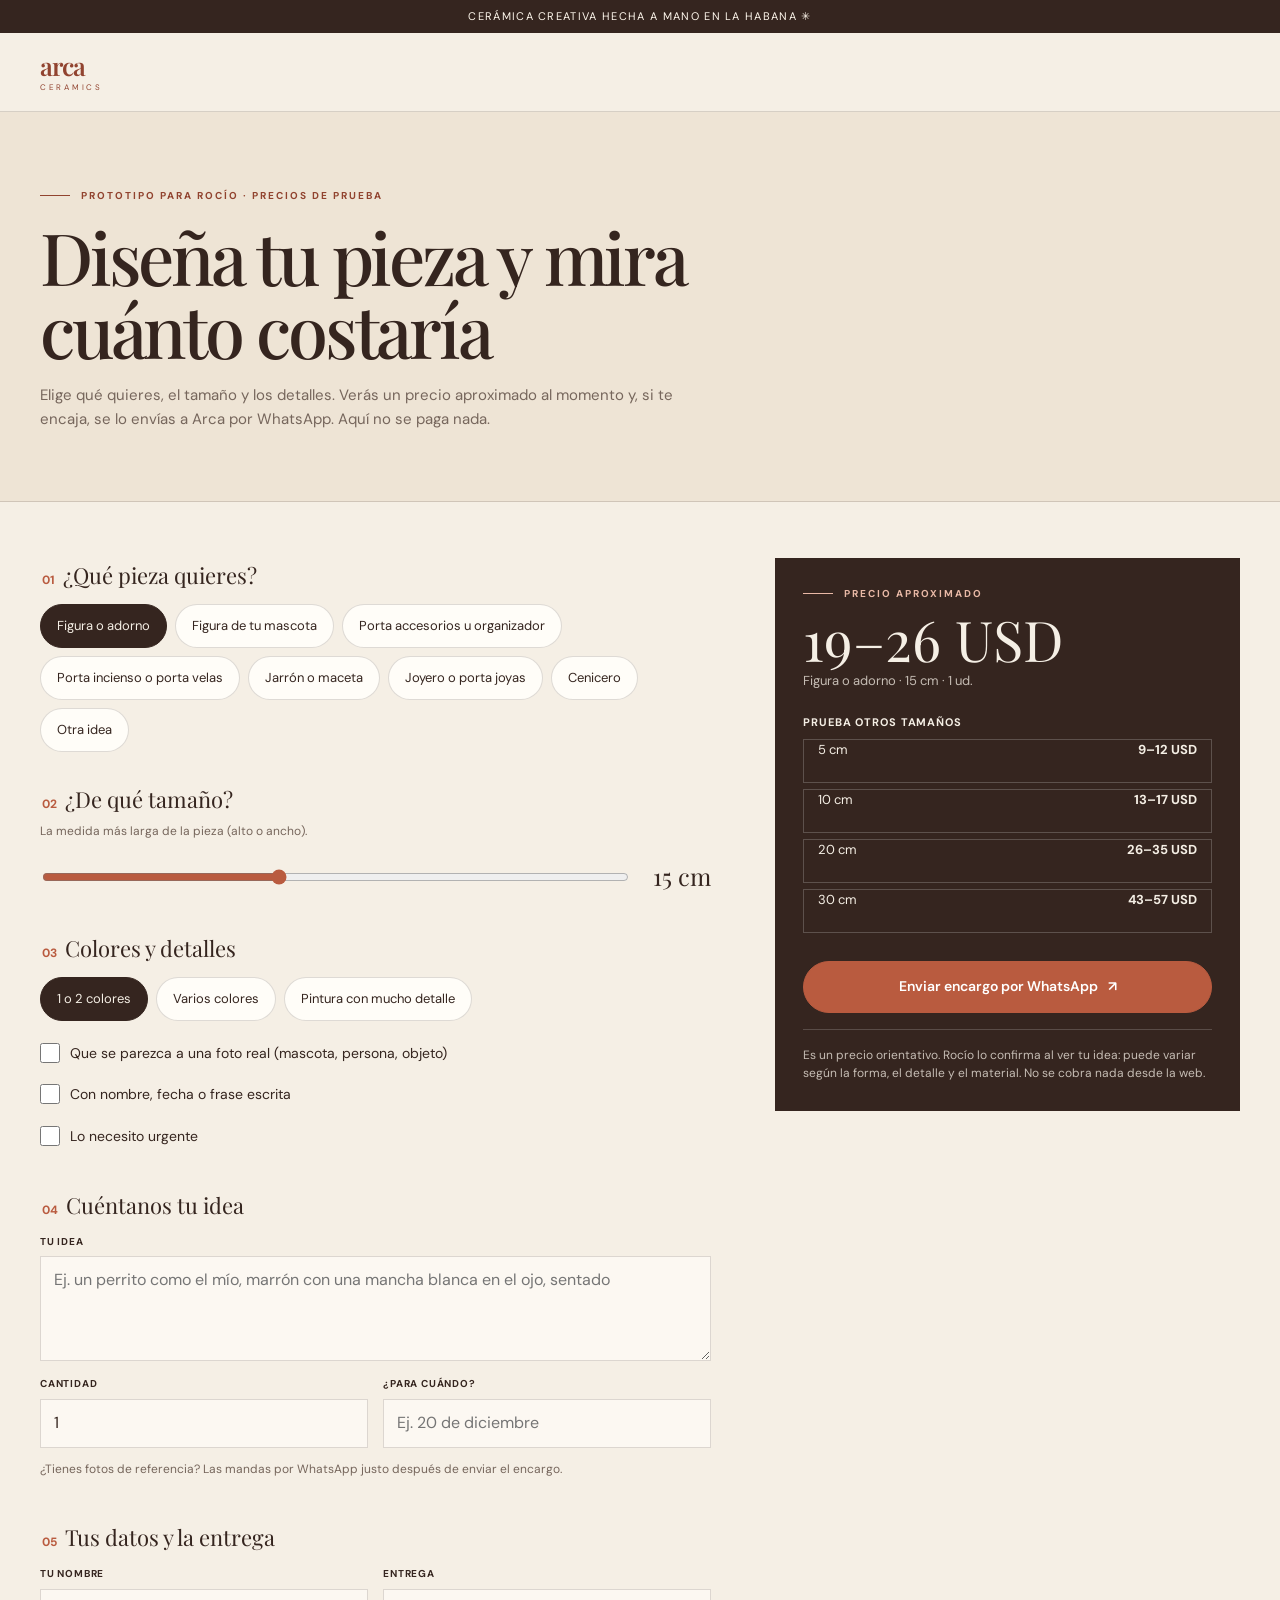
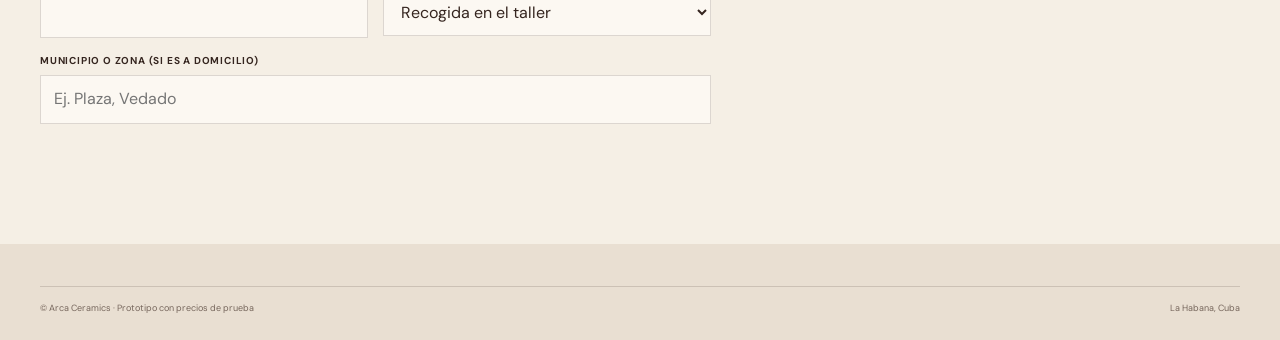
==== index.html @ b17efb05 "Prototipo de la calculadora de encargos para Rocío Co-Authored-By: Claude Opus 5.5 <noreply@anthropi" ====
<!doctype html>
<html lang="es">
<head>
  <meta charset="utf-8"><meta name="viewport" content="width=device-width, initial-scale=1"><meta name="theme-color" content="#f5efe5">
  <title>Encarga tu pieza | Arca Ceramics</title><meta name="robots" content="noindex"><meta name="description" content="Diseña tu pieza de cerámica por encargo, mira un precio aproximado y envía el pedido a Arca por WhatsApp.">
  <link rel="preconnect" href="https://fonts.googleapis.com"><link rel="preconnect" href="https://fonts.gstatic.com" crossorigin><link href="https://fonts.googleapis.com/css2?family=DM+Sans:wght@400;500;600;700&family=Playfair+Display:wght@500;600;700&display=swap" rel="stylesheet"><link rel="stylesheet" href="styles.css">
  <style>
    .encargo-layout { display: grid; grid-template-columns: 1.3fr .9fr; gap: clamp(28px, 5vw, 64px); align-items: start; padding: 56px 0 90px; }
    .paso { border: 0; margin: 0 0 30px; padding: 0; }
    .paso legend { margin-bottom: 12px; font-family: var(--serif); font-size: 22px; }
    .paso legend b { color: var(--clay); font-family: var(--sans); font-size: 12px; margin-right: 8px; }
    .paso small { display: block; margin: -6px 0 12px; color: var(--muted); font-size: 12px; }
    .chips { display: flex; flex-wrap: wrap; gap: 8px; }
    .chip input { position: absolute; opacity: 0; }
    .chip span { display: inline-flex; align-items: center; min-height: 44px; padding: 0 16px; border: 1px solid var(--line); border-radius: 999px; background: var(--white); font-size: 13px; cursor: pointer; }
    .chip input:checked + span { background: var(--ink); border-color: var(--ink); color: var(--paper); }
    .chip input:focus-visible + span { outline: 2px solid var(--clay); outline-offset: 2px; }
    .tamano-fila { display: flex; align-items: center; gap: 16px; }
    .tamano-fila input { flex: 1; accent-color: var(--clay); min-height: 44px; }
    .tamano-fila output { min-width: 64px; font-family: var(--serif); font-size: 24px; text-align: right; }
    .check { display: flex; gap: 10px; align-items: flex-start; padding: 10px 0; font-size: 14px; cursor: pointer; }
    .check input { width: 20px; height: 20px; margin: 0; accent-color: var(--clay); flex: none; }
    .campos { display: grid; grid-template-columns: 1fr 1fr; gap: 15px; }
    .presupuesto { position: sticky; top: 90px; padding: 28px; background: var(--ink); color: var(--paper); }
    .presupuesto .eyebrow { color: #e9b9a6; }
    .presupuesto .cifra { margin: 10px 0 4px; font-family: var(--serif); font-size: clamp(40px, 6vw, 56px); line-height: 1; }
    .presupuesto p { margin: 0; color: rgba(245,239,229,.75); font-size: 13px; }
    .presupuesto .aviso { margin-top: 16px; padding-top: 16px; border-top: 1px solid rgba(255,255,255,.18); font-size: 12px; }
    .comparar-titulo { margin: 22px 0 8px; font-size: 11px; font-weight: 700; letter-spacing: .08em; text-transform: uppercase; }
    .comparar-op { display: flex; justify-content: space-between; width: 100%; min-height: 44px; padding: 0 14px; margin-bottom: 6px; border: 1px solid rgba(255,255,255,.2); background: transparent; color: var(--paper); font: inherit; font-size: 13px; cursor: pointer; }
    .comparar-op:hover { border-color: var(--paper); }
    .enviar { width: 100%; margin-top: 22px; min-height: 52px; font-size: 14px; }
    .enviado { margin-top: 14px; padding: 12px 14px; background: #e3ebdf; color: #344b34; font-size: 13px; }
    @media (max-width: 860px) {
      .encargo-layout { grid-template-columns: 1fr; padding-top: 36px; }
      .presupuesto { position: static; }
      .campos { grid-template-columns: 1fr; }
    }
  </style>
</head>
<body>
  <div class="announcement">Cerámica creativa hecha a mano en La Habana <span aria-hidden="true">✳</span></div>
  <header class="site-header"><nav class="nav" aria-label="Arca Ceramics"><span class="brand"><strong>arca</strong><span>CERAMICS</span></span></nav></header>
  <main>
    <section class="page-hero"><div class="wrap"><div class="eyebrow">Prototipo para Rocío · precios de prueba</div><h1>Diseña tu pieza y mira cuánto costaría</h1><p>Elige qué quieres, el tamaño y los detalles. Verás un precio aproximado al momento y, si te encaja, se lo envías a Arca por WhatsApp. Aquí no se paga nada.</p></div></section>

    <div class="wrap encargo-layout">
      <form id="encargo" novalidate>
        <fieldset class="paso"><legend><b>01</b>¿Qué pieza quieres?</legend><div class="chips" id="tipos"></div></fieldset>

        <fieldset class="paso"><legend><b>02</b>¿De qué tamaño?</legend><small>La medida más larga de la pieza (alto o ancho).</small>
          <div class="tamano-fila"><input type="range" id="tamano" name="tamano" min="5" max="30" step="1" value="15" aria-label="Tamaño en centímetros"><output id="tamano-valor" for="tamano">15 cm</output></div>
        </fieldset>

        <fieldset class="paso"><legend><b>03</b>Colores y detalles</legend>
          <div class="chips" id="colores"></div>
          <div style="margin-top:12px">
            <label class="check"><input type="checkbox" name="parecido"><span id="lbl-parecido"></span></label>
            <label class="check"><input type="checkbox" name="texto"><span id="lbl-texto"></span></label>
            <label class="check"><input type="checkbox" name="urgente"><span id="lbl-urgente"></span></label>
          </div>
        </fieldset>

        <fieldset class="paso"><legend><b>04</b>Cuéntanos tu idea</legend>
          <div class="campos">
            <div class="field full"><label for="detalles">Tu idea</label><textarea id="detalles" name="detalles" placeholder="Ej. un perrito como el mío, marrón con una mancha blanca en el ojo, sentado"></textarea></div>
            <div class="field"><label for="cantidad">Cantidad</label><input id="cantidad" name="cantidad" type="number" min="1" value="1" inputmode="numeric"></div>
            <div class="field"><label for="fecha">¿Para cuándo?</label><input id="fecha" name="fecha" placeholder="Ej. 20 de diciembre"></div>
          </div>
          <small style="margin-top:12px">¿Tienes fotos de referencia? Las mandas por WhatsApp justo después de enviar el encargo.</small>
        </fieldset>

        <fieldset class="paso"><legend><b>05</b>Tus datos y la entrega</legend>
          <div class="campos">
            <div class="field"><label for="nombre">Tu nombre</label><input id="nombre" name="nombre" autocomplete="name" required></div>
            <div class="field"><label for="entrega">Entrega</label><select id="entrega" name="entrega"><option>Recogida en el taller</option><option>Entrega a domicilio</option><option>Aún no lo sé</option></select></div>
            <div class="field full"><label for="zona">Municipio o zona (si es a domicilio)</label><input id="zona" name="zona" placeholder="Ej. Plaza, Vedado"></div>
          </div>
        </fieldset>
      </form>

      <aside class="presupuesto" aria-live="polite">
        <div class="eyebrow">Precio aproximado</div>
        <div class="cifra" id="precio">—</div>
        <p id="precio-detalle"></p>
        <div class="comparar-titulo">Prueba otros tamaños</div>
        <div id="comparar"></div>
        <button class="button enviar" type="submit" form="encargo">Enviar encargo por WhatsApp <span aria-hidden="true">↗</span></button>
        <p class="enviado" id="enviado" hidden>Se ha abierto WhatsApp con tu encargo. Envía el mensaje y, si tienes fotos de referencia, mándalas en el mismo chat.</p>
        <p class="aviso">Es un precio orientativo. Rocío lo confirma al ver tu idea: puede variar según la forma, el detalle y el material. No se cobra nada desde la web.</p>
      </aside>
    </div>
  </main>
  <footer class="footer"><div class="wrap"><div class="footer-bottom"><span>© Arca Ceramics · Prototipo con precios de prueba</span><span>La Habana, Cuba</span></div></div></footer>
  <script src="precios.js" defer></script><script src="encargar.js" defer></script><script src="site.js" defer></script>
</body>
</html>
---- styles.css ----
:root {
      --paper: #f5efe5;
      --paper-deep: #eee4d5;
      --ink: #35251f;
      --muted: #76665c;
      --clay: #b95b3f;
      --clay-dark: #91432f;
      --line: rgba(53, 37, 31, .16);
      --white: #fffdf8;
      --serif: "Playfair Display", Georgia, serif;
      --sans: "DM Sans", Arial, sans-serif;
      --wrap: 1200px;
    }
    * { box-sizing: border-box; }
    html { scroll-behavior: smooth; }
    body { margin: 0; background: var(--paper); color: var(--ink); font-family: var(--sans); line-height: 1.55; }
    a { color: inherit; text-decoration: none; }
    button, input, select, textarea { font: inherit; }
    button, a { -webkit-tap-highlight-color: transparent; }
    .announcement { padding: 8px 20px; background: var(--ink); color: #fff8ed; text-align: center; font-size: 11px; letter-spacing: .12em; text-transform: uppercase; }
    .site-header { position: sticky; top: 0; z-index: 20; background: rgba(245,239,229,.95); backdrop-filter: blur(14px); border-bottom: 1px solid var(--line); }
    .nav { width: min(var(--wrap), calc(100% - 48px)); min-height: 78px; margin: auto; display: flex; align-items: center; justify-content: space-between; gap: 28px; }
    .brand { display: flex; flex-direction: column; line-height: .94; color: var(--clay-dark); }
    .brand strong { font: 600 25px/1 var(--serif); letter-spacing: -.04em; }
    .brand span { margin-top: 6px; font-size: 8px; letter-spacing: .34em; text-align: center; }
    .nav-links { display: flex; align-items: center; gap: clamp(16px, 3vw, 38px); font-size: 12px; color: #59473d; }
    .nav-links .mobile-request { display: none; }
    .nav-links a:not(.button):hover, .text-link:hover { color: var(--clay); }
    .button { display: inline-flex; justify-content: center; align-items: center; gap: 10px; min-height: 46px; padding: 0 22px; border: 1px solid var(--clay); border-radius: 999px; background: var(--clay); color: white; font-size: 12px; font-weight: 600; transition: .2s ease; }
    .button:hover { transform: translateY(-2px); background: var(--clay-dark); border-color: var(--clay-dark); }
    .button.secondary { background: transparent; color: var(--ink); border-color: var(--line); }
    .button.secondary:hover { background: var(--white); border-color: var(--ink); }
    .menu-toggle { display: none; border: 0; background: transparent; color: var(--ink); font-size: 24px; }
    .wrap { width: min(var(--wrap), calc(100% - 48px)); margin-inline: auto; }
    .hero { position: relative; display: block; min-height: 660px; margin: 0; padding: 0; overflow: hidden; }
    .hero-copy { position: relative; z-index: 2; display: flex; flex-direction: column; justify-content: center; align-items: flex-start; width: min(var(--wrap), calc(100% - 48px)); min-height: 660px; margin: 0 auto; padding: 35px 0; }
    .eyebrow { display: flex; align-items: center; gap: 11px; color: var(--clay-dark); font-size: 10px; font-weight: 700; text-transform: uppercase; letter-spacing: .2em; }
    .eyebrow::before { content: ""; width: 30px; height: 1px; background: currentColor; }
    h1, h2, h3, p { margin-top: 0; }
    h1 { max-width: 760px; margin: 25px 0 20px; font: 500 clamp(42px, 5.5vw, 76px)/1.02 var(--serif); letter-spacing: -.045em; }
    h1 em { color: var(--clay); font-weight: 500; }
    .hero-copy p { max-width: 390px; margin-bottom: 29px; color: var(--muted); font-size: 15px; }
    .button-row { display: flex; flex-wrap: wrap; gap: 11px; }
    .hero-note { margin-top: 32px; color: var(--muted); font: italic 13px var(--serif); }
    .hero::before { content: ""; position: absolute; z-index: 1; inset: 0; background: linear-gradient(90deg, rgba(245,239,229,.91) 0%, rgba(245,239,229,.78) 35%, rgba(245,239,229,.08) 68%, rgba(245,239,229,0) 100%); pointer-events: none; }
    .hero-visual { position: absolute; z-index: 0; inset: 0; overflow: hidden; background: var(--paper-deep); }
    .hero-visual img { width: 100%; height: 100%; position: absolute; inset: 0; object-fit: cover; object-position: center 52%; }
    .image-caption { position: absolute; right: 18px; bottom: 18px; padding: 8px 12px; border: 1px solid rgba(255,255,255,.48); background: rgba(255,253,248,.83); color: var(--muted); font-size: 9px; letter-spacing: .08em; text-transform: uppercase; }
    .section { padding: 94px 0; }
    .section-heading { display: block; margin-bottom: 32px; }
    .section-heading h2, .story h2, .custom-copy h2, .workshop-copy h2 { margin: 13px 0 0; font: 500 clamp(32px, 4vw, 50px)/1.08 var(--serif); letter-spacing: -.035em; }
    .section-heading p { max-width: 470px; margin: 16px 0 0; color: var(--muted); font-size: 13px; }
    .text-link { display: inline-flex; align-items: center; gap: 9px; color: var(--clay-dark); font-size: 12px; font-weight: 700; white-space: nowrap; }
    .product-grid { display: grid; grid-template-columns: repeat(3, 1fr); gap: 22px; }
    .product-card { min-width: 0; }
    .product-photo { position: relative; height: 350px; overflow: hidden; background: var(--paper-deep); }
    .product-photo img { width: 100%; height: 100%; object-fit: cover; transition: transform .45s ease; }
    .product-card:hover .product-photo img { transform: scale(1.04); }
    .product-photo.crop-one img, .product-photo.crop-two img, .product-photo.crop-three img { object-position: center; }
    .product-tag { position: absolute; left: 13px; top: 13px; padding: 7px 10px; background: var(--white); color: var(--clay-dark); font-size: 9px; letter-spacing: .09em; text-transform: uppercase; }
    .product-info { display: flex; justify-content: space-between; align-items: start; padding: 14px 1px 0; gap: 12px; }
    .product-info h3 { margin: 0 0 4px; font: 500 19px var(--serif); }
    .product-info p { margin: 0; color: var(--muted); font-size: 11px; }
    .product-info span { color: var(--clay-dark); font-size: 11px; white-space: nowrap; }
    .note { margin: 18px 0 0; color: var(--muted); font-size: 10px; }
    .soft-band { background: var(--paper-deep); }
    .custom { display: grid; grid-template-columns: 1fr 1fr; gap: clamp(38px, 8vw, 110px); align-items: center; }
    .custom-art { min-height: 450px; position: relative; overflow: hidden; background: var(--ink); }
    .custom-art img { width: 100%; height: 100%; position: absolute; inset: 0; object-fit: cover; opacity: .83; }
    .custom-art::after { content: "UNA IDEA · UNA PIEZA"; position: absolute; left: 18px; bottom: 18px; color: white; font-size: 9px; letter-spacing: .2em; }
    .custom-copy p, .story p, .workshop-copy p { max-width: 460px; margin: 20px 0 26px; color: var(--muted); font-size: 14px; }
    .steps { display: grid; grid-template-columns: repeat(3, 1fr); gap: 18px; margin: 28px 0 30px; }
    .step { border-top: 1px solid var(--line); padding-top: 12px; }
    .step b { display: block; margin-bottom: 5px; color: var(--clay-dark); font: 500 18px var(--serif); }
    .step span { color: var(--muted); font-size: 10px; }
    .story { display: grid; grid-template-columns: 1fr 1fr; align-items: center; gap: clamp(36px, 8vw, 110px); }
    .story-mark { width: 100%; min-height: 340px; display: grid; place-items: center; background: #e8ddd0; color: var(--clay-dark); text-align: center; }
    .story-mark span { max-width: 260px; font: italic 36px/1.13 var(--serif); }
    .story-mark small { display: block; margin-top: 18px; font: 10px var(--sans); letter-spacing: .18em; text-transform: uppercase; }
    .workshop { display: grid; grid-template-columns: 1fr 1fr; min-height: 410px; background: var(--ink); color: var(--paper); }
    .workshop-copy { display: flex; flex-direction: column; justify-content: center; align-items: flex-start; padding: 58px clamp(28px, 7vw, 95px); }
    .workshop-copy .eyebrow { color: #e5a283; }
    .workshop-copy p { color: #d6c8b9; }
    .workshop-photo { position: relative; min-height: 410px; overflow: hidden; }
    .workshop-photo img { width: 100%; height: 100%; position: absolute; inset: 0; object-fit: cover; object-position: 54% 46%; filter: saturate(.78); }
    .request-section { padding: 100px 0; }
    .contact-strip { display: flex; justify-content: space-between; align-items: center; gap: 28px; padding: 30px 0; border-top: 1px solid var(--line); }
    .contact-strip h2 { margin: 7px 0 0; font: 500 clamp(25px, 3vw, 36px)/1.1 var(--serif); }
    .contact-strip p { max-width: 390px; margin: 0; color: var(--muted); font-size: 12px; }
    .request-layout { display: grid; grid-template-columns: .75fr 1.25fr; gap: clamp(32px, 7vw, 90px); align-items: start; }
    .request-aside h2 { margin: 12px 0 16px; font: 500 clamp(32px,4vw,48px)/1.06 var(--serif); letter-spacing: -.03em; }
    .request-aside p { color: var(--muted); font-size: 13px; }
    .request-form { display: grid; grid-template-columns: 1fr 1fr; gap: 15px; }
    .field { display: flex; flex-direction: column; gap: 7px; }
    .field.full { grid-column: 1 / -1; }
    .field label { font-size: 10px; font-weight: 700; letter-spacing: .08em; text-transform: uppercase; }
    .field input, .field select, .field textarea { width: 100%; min-height: 46px; padding: 11px 13px; border: 1px solid var(--line); border-radius: 0; background: rgba(255,253,248,.7); color: var(--ink); outline: none; }
    .field textarea { min-height: 105px; resize: vertical; }
    .field input:focus, .field select:focus, .field textarea:focus { border-color: var(--clay); }
    .form-foot { grid-column: 1 / -1; display: flex; justify-content: space-between; align-items: center; gap: 16px; }
    .form-foot small { max-width: 330px; color: var(--muted); font-size: 10px; }
    .form-result { grid-column: 1 / -1; display: none; padding: 14px 16px; background: #e3ebdf; color: #344b34; font-size: 12px; }
    .form-result.show { display: block; }
    .footer { padding: 42px 0 24px; background: #e9dfd2; }
    .footer-top { display: flex; justify-content: space-between; align-items: start; gap: 30px; padding-bottom: 32px; }
    .footer p { max-width: 280px; margin: 14px 0 0; color: var(--muted); font-size: 12px; }
    .footer-links { display: flex; flex-wrap: wrap; gap: 20px; color: var(--muted); font-size: 11px; }
    .footer-bottom { display: flex; justify-content: space-between; gap: 18px; padding-top: 15px; border-top: 1px solid var(--line); color: var(--muted); font-size: 9px; }
    .floating-note { position: fixed; z-index: 30; right: 17px; bottom: 16px; padding: 10px 13px; background: var(--ink); color: #fff7eb; box-shadow: 0 5px 20px rgba(0,0,0,.12); font-size: 9px; letter-spacing: .03em; }
    .nav-links a[aria-current="page"] { color: var(--clay-dark); font-weight: 700; }
    .page-hero { padding: 76px 0 70px; background: var(--paper-deep); border-bottom: 1px solid var(--line); }
    .page-hero h1 { max-width: 820px; margin: 16px 0 18px; font-size: clamp(42px, 6vw, 72px); }
    .page-hero p { max-width: 650px; margin: 0; color: var(--muted); font-size: 15px; }
    .page-body { padding: 72px 0 100px; }
    .page-body h2 { margin: 0 0 14px; font: 500 clamp(28px, 3.5vw, 42px)/1.1 var(--serif); letter-spacing: -.03em; }
    .page-body p { color: var(--muted); font-size: 14px; }
    .page-lead { max-width: 720px; margin-bottom: 42px; }
    .catalog-grid { grid-template-columns: repeat(3, 1fr); }
    .catalog-grid .product-photo { height: 360px; }
    .available-grid .product-photo { display: grid; place-items: center; background: radial-gradient(ellipse at 50% 38%, #fffaf1 0%, #f3e9dd 67%, #e8ddce 100%); }
    .available-grid .product-photo img { object-fit: contain; padding: 15px; filter: drop-shadow(0 13px 12px rgba(53, 40, 26, .20)); }
    .catalog-grid .product-card:last-child { display: block; }
    .page-cta { display: flex; justify-content: space-between; align-items: center; gap: 24px; margin-top: 54px; padding: 28px 0; border-top: 1px solid var(--line); }
    .page-cta p { max-width: 520px; margin: 0; }
    .editorial-grid { display: grid; grid-template-columns: 1fr 1fr; gap: clamp(32px, 7vw, 84px); align-items: center; }
    .editorial-image { min-height: 430px; position: relative; overflow: hidden; background: var(--paper-deep); }
    .editorial-image img { width: 100%; height: 100%; position: absolute; inset: 0; object-fit: cover; }
    .info-cards { display: grid; grid-template-columns: repeat(3, 1fr); gap: 16px; margin: 35px 0; }
    .info-card { min-height: 150px; padding: 22px; background: var(--white); border: 1px solid var(--line); }
    .info-card b { display: block; margin-bottom: 8px; color: var(--clay-dark); font: 500 21px var(--serif); }
    .info-card p { margin: 0; font-size: 12px; }
    .contact-cards { display: grid; grid-template-columns: repeat(3, 1fr); gap: 18px; }
    .contact-card { min-height: 210px; padding: 26px; background: var(--white); border: 1px solid var(--line); }
    .contact-card .eyebrow { margin-bottom: 15px; }
    .contact-card h2 { font-size: 26px; }
    .contact-card p { font-size: 12px; }
    .faq-list { border-top: 1px solid var(--line); }
    .faq-list details { padding: 18px 0; border-bottom: 1px solid var(--line); }
    .faq-list summary { cursor: pointer; font: 500 19px var(--serif); }
    .faq-list p { max-width: 720px; margin: 12px 0 0; }
    .page-hero--split { display: grid; grid-template-columns: 1fr 1fr; align-items: stretch; padding: 0; min-height: 520px; background: var(--paper-deep); }
    .page-hero--split .page-hero-copy { width: min(600px, calc(100% - 48px)); margin: auto; padding: 64px 0; }
    .page-hero--split .page-hero-image { min-height: 520px; position: relative; overflow: hidden; }
    .page-hero--split .page-hero-image img { width: 100%; height: 100%; position: absolute; inset: 0; object-fit: cover; }
    .catalog-nav { display: flex; gap: 10px; flex-wrap: wrap; margin: 24px 0 56px; }
    .catalog-nav a { padding: 10px 16px; border: 1px solid var(--line); border-radius: 999px; color: var(--muted); font-size: 11px; }
    .catalog-nav a:hover { color: var(--clay-dark); background: var(--white); }
    .catalog-block { margin: 48px 0 70px; }
    .catalog-block-heading { display: flex; justify-content: space-between; align-items: end; gap: 24px; margin-bottom: 24px; padding-bottom: 17px; border-bottom: 1px solid var(--line); }
    .catalog-block-heading p { max-width: 430px; margin: 0; text-align: right; font-size: 12px; }
    .product-wall { display: grid; grid-template-columns: repeat(4, 1fr); gap: 16px; }
    .available-wall { display: grid; grid-template-columns: repeat(2, minmax(0, 1fr)); gap: 26px; max-width: 820px; }
    .custom-catalog-grid { grid-template-columns: repeat(2, minmax(0, 1fr)); max-width: 940px; }
    .product-wall .product-photo { height: 300px; }
    .product-wall .product-info { display: block; }
    .product-wall .product-info span { display: inline-block; margin-top: 8px; }
    .product-wall .product-card:nth-child(2) { margin-top: 38px; }
    .product-wall .product-card:nth-child(4) { margin-top: 38px; }
    .catalog-note { display: flex; justify-content: space-between; gap: 20px; padding: 17px 0; border-top: 1px solid var(--line); border-bottom: 1px solid var(--line); color: var(--muted); font-size: 11px; }
    .story-cards { display: grid; grid-template-columns: 1.15fr .85fr; gap: 18px; }
    .story-card { min-height: 260px; padding: 28px; background: var(--white); border: 1px solid var(--line); }
    .story-card:nth-child(3n+1) { background: var(--paper-deep); }
    .story-card .eyebrow { margin-bottom: 16px; }
    .story-card h3 { margin-bottom: 12px; font: 500 25px/1.12 var(--serif); }
    .story-card p { font-size: 12px; }
    .timeline { display: grid; grid-template-columns: repeat(3, 1fr); gap: 22px; margin: 40px 0; }
    .timeline-item { padding-top: 17px; border-top: 1px solid var(--clay); }
    .timeline-item b { display: block; margin-bottom: 10px; color: var(--clay-dark); font: 500 22px var(--serif); }
    .timeline-item p { margin: 0; font-size: 12px; }
    .dark-callout { display: flex; justify-content: space-between; align-items: center; gap: 30px; margin-top: 60px; padding: 36px; background: var(--ink); color: var(--paper); }
    .dark-callout h2 { max-width: 560px; margin: 0; font-size: clamp(26px, 3.2vw, 38px); }
    .dark-callout p { max-width: 460px; margin: 12px 0 0; color: #d6c8b9; font-size: 12px; }
    .workshop-facts { display: grid; grid-template-columns: 1fr 1fr; gap: 34px; align-items: start; }
    .workshop-facts h2 { margin-bottom: 18px; }
    .workshop-checklist { margin: 0; padding: 0; list-style: none; }
    .workshop-checklist li { padding: 14px 0; border-bottom: 1px solid var(--line); color: var(--muted); font-size: 13px; }
    .workshop-checklist b { color: var(--ink); }
    .contact-layout { display: grid; grid-template-columns: 1.2fr .8fr; gap: 26px; align-items: start; }
    .contact-primary { padding: 34px; background: var(--white); border: 1px solid var(--line); }
    .contact-primary h2 { margin: 12px 0; }
    .contact-secondary { display: grid; gap: 16px; }
    .contact-secondary .contact-card { min-height: auto; }
    .request-progress { display: flex; gap: 14px; margin: 26px 0 0; color: var(--muted); font-size: 10px; }
    .request-progress span { padding: 8px 10px; border: 1px solid var(--line); }
    .catalog-count { color: var(--muted); font-size: 11px; }
    .reference-tools { display: grid; grid-template-columns: 1fr auto; gap: 18px; align-items: center; margin: 24px 0 18px; }
    .catalog-search { width: 100%; min-height: 48px; padding: 0 15px; border: 1px solid var(--line); background: var(--white); color: var(--ink); }
    .catalog-search:focus { outline: 1px solid var(--clay); border-color: var(--clay); }
    .reference-filters { display: flex; flex-wrap: wrap; gap: 8px; margin: 0 0 26px; }
    .reference-filters button { padding: 9px 13px; border: 1px solid var(--line); border-radius: 999px; background: transparent; color: var(--muted); cursor: pointer; font-size: 10px; }
    .reference-filters button[aria-pressed="true"] { border-color: var(--ink); background: var(--ink); color: var(--paper); }
    .reference-grid { display: grid; grid-template-columns: repeat(4, minmax(0, 1fr)); gap: 15px; }
    .reference-card { min-width: 0; background: var(--white); }
    .reference-image { height: 260px; display: grid; place-items: center; overflow: hidden; padding: 15px; background: radial-gradient(ellipse at 50% 38%, #fffaf1 0%, #f3e9dd 67%, #e8ddce 100%); }
    .reference-image img { width: 100%; height: 100%; object-fit: contain; filter: drop-shadow(0 13px 12px rgba(53, 40, 26, .20)); }
    .reference-card[data-source="studio"] .reference-image { padding: 0; background: #f7eddf; }
    .reference-card[data-source="studio"] .reference-image img { object-fit: cover; filter: none; }
    .reference-card[data-source="original"] .reference-image { padding: 0; background: #eee4d5; }
    .reference-card[data-source="original"] .reference-image img { object-fit: cover; mix-blend-mode: normal; }
    /* Give ritual cutouts one warm backdrop and soften cooler baked photos. */
    .reference-card[data-category="rituales"] .reference-image { background: radial-gradient(ellipse at 50% 38%, #fbe8d8 0%, #f4dfce 70%, #ecd3c0 100%); }
    .reference-card[data-category="rituales"][data-source="studio"] .reference-image img,
    .reference-card[data-category="rituales"][data-source="original"] .reference-image img { filter: sepia(.16) saturate(1.04); }
    .reference-card[data-category="casa"] .reference-image { background: radial-gradient(ellipse at 50% 38%, #fbe8d8 0%, #f4dfce 70%, #ecd3c0 100%); }
    .reference-card[data-category="casa"][data-source="studio"] .reference-image img,
    .reference-card[data-category="casa"][data-source="original"] .reference-image img { filter: sepia(.16) saturate(1.04); }
    .reference-card[data-id="cenicero-l"] .reference-image img { object-position: center 100%; }
    .reference-info { padding: 14px 15px 16px; }
    .reference-info small { display: block; margin-bottom: 7px; color: var(--clay-dark); font-size: 9px; letter-spacing: .09em; text-transform: uppercase; }
    .reference-info h3 { min-height: 42px; margin: 0 0 8px; font: 500 17px/1.2 var(--serif); }
    .reference-info p { margin: 0 0 10px; color: var(--muted); font-size: 10px; }
    .reference-info a { color: var(--clay-dark); font-size: 10px; font-weight: 700; }
    .catalog-load { display: flex; justify-content: center; padding: 34px 0 8px; }
    .catalog-empty { display: none; padding: 36px 0; color: var(--muted); font-size: 13px; }
    @media (max-width: 850px) {
      .nav { width: min(var(--wrap), calc(100% - 34px)); min-height: 68px; }
      .menu-toggle { display: block; order: 3; }
      .nav-links { display: none; position: absolute; top: 68px; left: 0; right: 0; flex-direction: column; align-items: stretch; padding: 18px 24px 22px; background: var(--paper); border-bottom: 1px solid var(--line); }
      .nav-links.open { display: flex; }
      .nav-links a { padding: 7px 0; }
      .nav-links .mobile-request { display: inline-flex; align-self: flex-start; margin-top: 5px; padding: 0 22px; }
      .nav > .button { display: none; }
      .wrap { width: min(var(--wrap), calc(100% - 34px)); }
      .hero { min-height: 620px; }
      .hero-copy { width: min(var(--wrap), calc(100% - 34px)); min-height: 620px; padding: 30px 0; }
      .hero-visual { min-height: 0; }
      .product-grid { gap: 14px; }
      .product-photo { height: 290px; }
      .custom, .story, .request-layout { gap: 36px; }
      .workshop-copy { padding: 42px 32px; }
    }
    @media (max-width: 600px) {
      .announcement { font-size: 9px; }
      .brand strong { font-size: 22px; }
      h1 { max-width: 100%; font-size: clamp(34px, 9.5vw, 52px); }
      .hero { min-height: 680px; }
      .hero::before { background: linear-gradient(180deg, rgba(245,239,229,.95) 0%, rgba(245,239,229,.82) 40%, rgba(245,239,229,.08) 82%, rgba(245,239,229,0) 100%); }
      .hero-copy { min-height: 680px; justify-content: flex-start; padding-top: 58px; }
      .hero-visual img { object-position: 70% center; }
      .section { padding: 66px 0; }
      .product-grid { grid-template-columns: 1fr 1fr; }
      .product-card:last-child { display: none; }
      .catalog-grid .product-card:last-child { display: block; }
      .custom-catalog-grid .product-card:last-child { display: block; }
      .product-photo { height: 235px; }
      .catalog-grid .product-photo { height: 245px; }
      .product-info { display: block; }
      .product-info span { display: inline-block; margin-top: 7px; }
      .custom, .story, .workshop, .request-layout { grid-template-columns: 1fr; }
      .custom-art { min-height: 330px; }
      .steps { gap: 10px; }
      .step span { font-size: 9px; }
      .story-mark { min-height: 250px; }
      .workshop-photo { min-height: 300px; order: -1; }
      .request-section { padding: 68px 0; }
      .contact-strip { align-items: flex-start; flex-direction: column; }
      .request-form { grid-template-columns: 1fr; }
      .field.full, .form-foot, .form-result { grid-column: 1; }
      .form-foot { align-items: flex-start; flex-direction: column; }
      .footer-top, .footer-bottom { flex-direction: column; }
      .page-hero { padding: 56px 0 48px; }
      .page-body { padding: 54px 0 72px; }
      .catalog-grid, .contact-cards, .info-cards { grid-template-columns: 1fr 1fr; }
      .catalog-grid .product-photo { height: 220px; }
      .editorial-grid { grid-template-columns: 1fr; }
      .editorial-image { min-height: 320px; }
      .page-cta { align-items: flex-start; flex-direction: column; }
      .page-hero--split { grid-template-columns: 1fr; }
      .page-hero--split .page-hero-copy { padding: 54px 0; }
      .page-hero--split .page-hero-image { min-height: 340px; }
      .product-wall { grid-template-columns: 1fr 1fr; }
      .available-wall, .custom-catalog-grid { grid-template-columns: 1fr 1fr; }
      .product-wall .product-photo { height: 220px; }
      .product-wall .product-card:nth-child(2), .product-wall .product-card:nth-child(4) { margin-top: 0; }
      .story-cards, .timeline, .workshop-facts, .contact-layout { grid-template-columns: 1fr; }
      .story-cards { grid-template-columns: 1fr; }
      .story-card { min-height: 0; }
      .reference-grid { grid-template-columns: repeat(2, minmax(0, 1fr)); }
      .reference-image { height: 205px; padding: 9px; }
      .reference-info { padding: 11px; }
      .reference-info h3 { font-size: 15px; }
      .reference-tools { grid-template-columns: 1fr; gap: 8px; }
      .dark-callout, .catalog-block-heading, .catalog-note { align-items: flex-start; flex-direction: column; }
      .catalog-block-heading p { text-align: left; }
      .floating-note { right: 8px; bottom: 8px; font-size: 8px; }
    }
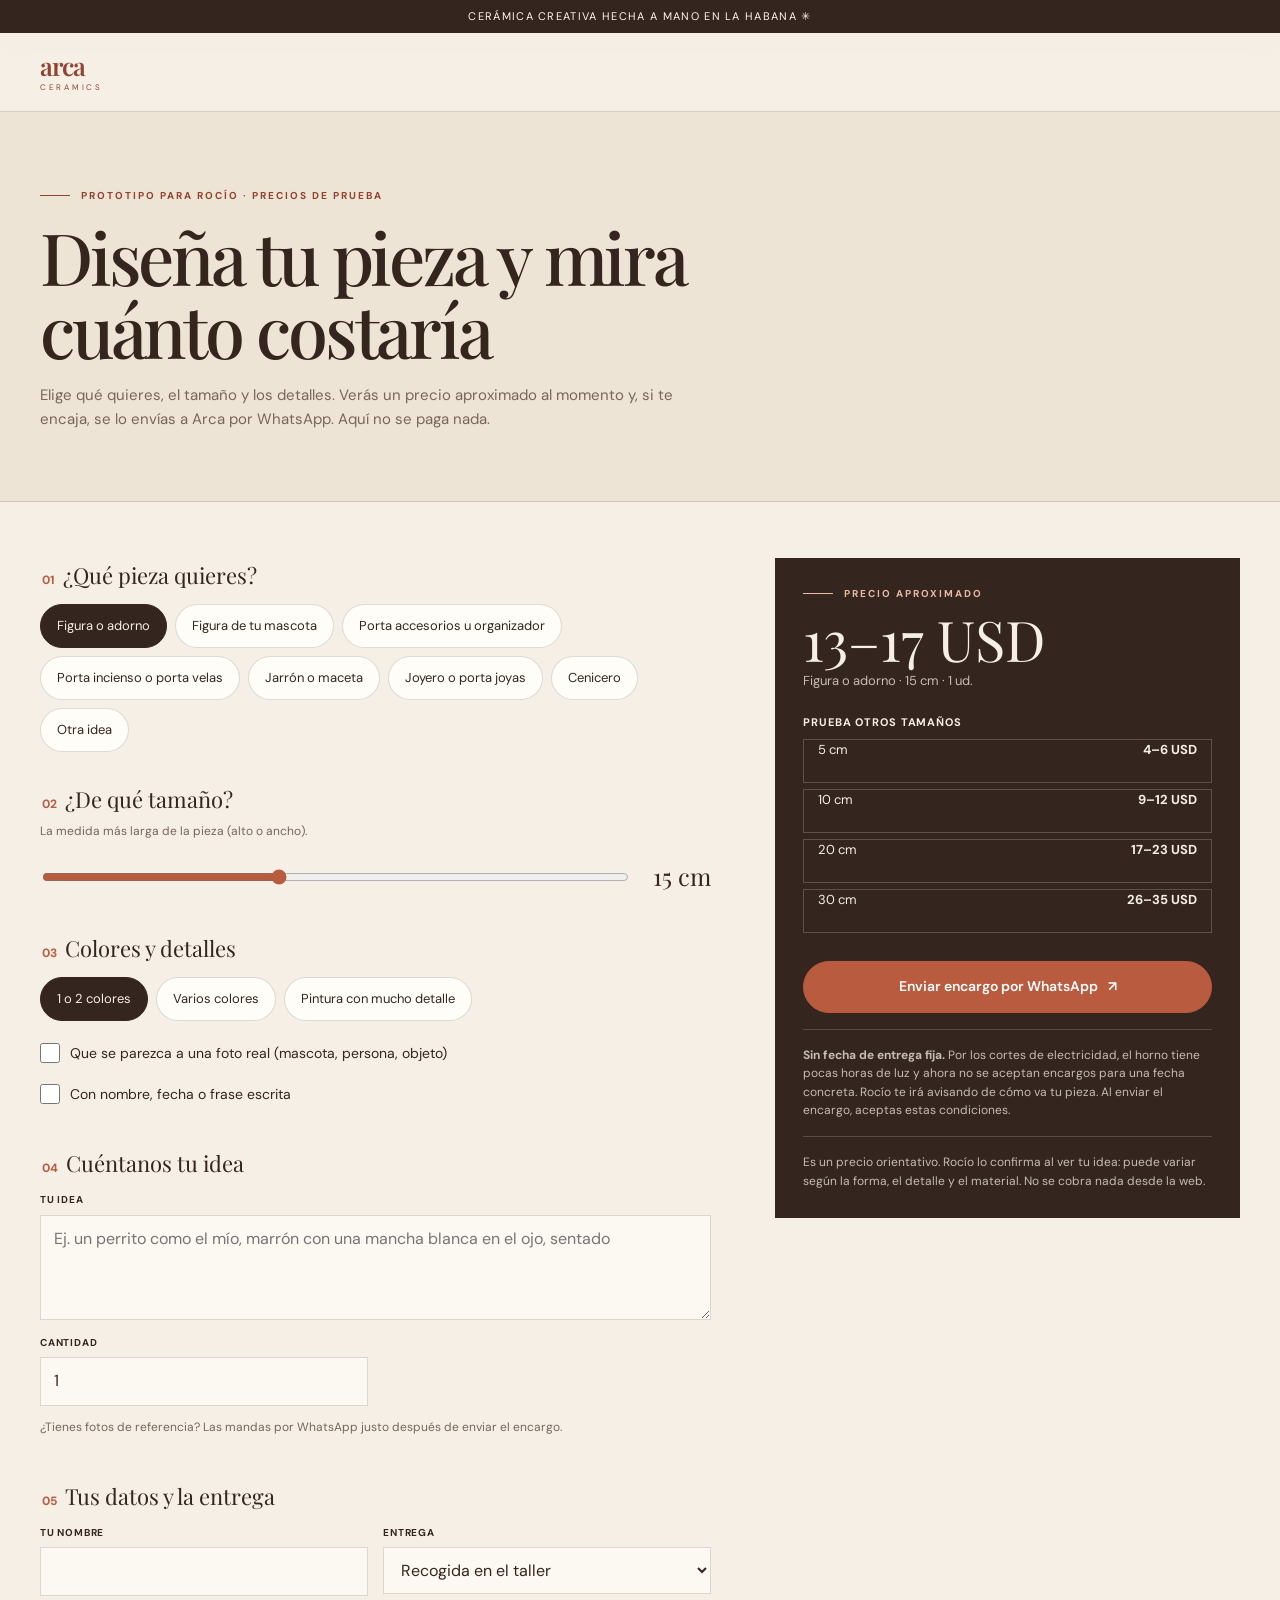
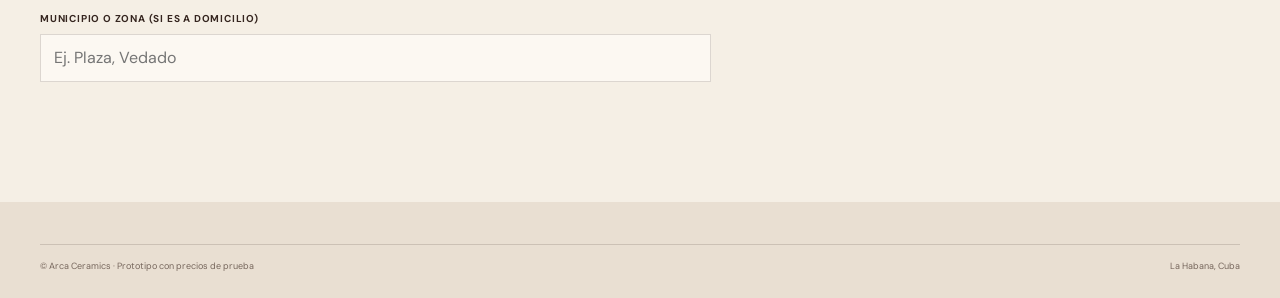
==== commit 9b1291dd: "Cambios de Rocío: sin fecha ni urgencia, aviso de plazos y precios de tanto a tanto Co-Authored-By: " ====
--- a/index.html
+++ b/index.html
@@ -57,7 +57,6 @@
           <div style="margin-top:12px">
             <label class="check"><input type="checkbox" name="parecido"><span id="lbl-parecido"></span></label>
             <label class="check"><input type="checkbox" name="texto"><span id="lbl-texto"></span></label>
-            <label class="check"><input type="checkbox" name="urgente"><span id="lbl-urgente"></span></label>
           </div>
         </fieldset>
 
@@ -65,7 +64,6 @@
           <div class="campos">
             <div class="field full"><label for="detalles">Tu idea</label><textarea id="detalles" name="detalles" placeholder="Ej. un perrito como el mío, marrón con una mancha blanca en el ojo, sentado"></textarea></div>
             <div class="field"><label for="cantidad">Cantidad</label><input id="cantidad" name="cantidad" type="number" min="1" value="1" inputmode="numeric"></div>
-            <div class="field"><label for="fecha">¿Para cuándo?</label><input id="fecha" name="fecha" placeholder="Ej. 20 de diciembre"></div>
           </div>
           <small style="margin-top:12px">¿Tienes fotos de referencia? Las mandas por WhatsApp justo después de enviar el encargo.</small>
         </fieldset>
@@ -87,6 +85,7 @@
         <div id="comparar"></div>
         <button class="button enviar" type="submit" form="encargo">Enviar encargo por WhatsApp <span aria-hidden="true">↗</span></button>
         <p class="enviado" id="enviado" hidden>Se ha abierto WhatsApp con tu encargo. Envía el mensaje y, si tienes fotos de referencia, mándalas en el mismo chat.</p>
+        <p class="aviso"><b>Sin fecha de entrega fija.</b> Por los cortes de electricidad, el horno tiene pocas horas de luz y ahora no se aceptan encargos para una fecha concreta. Rocío te irá avisando de cómo va tu pieza. Al enviar el encargo, aceptas estas condiciones.</p>
         <p class="aviso">Es un precio orientativo. Rocío lo confirma al ver tu idea: puede variar según la forma, el detalle y el material. No se cobra nada desde la web.</p>
       </aside>
     </div>
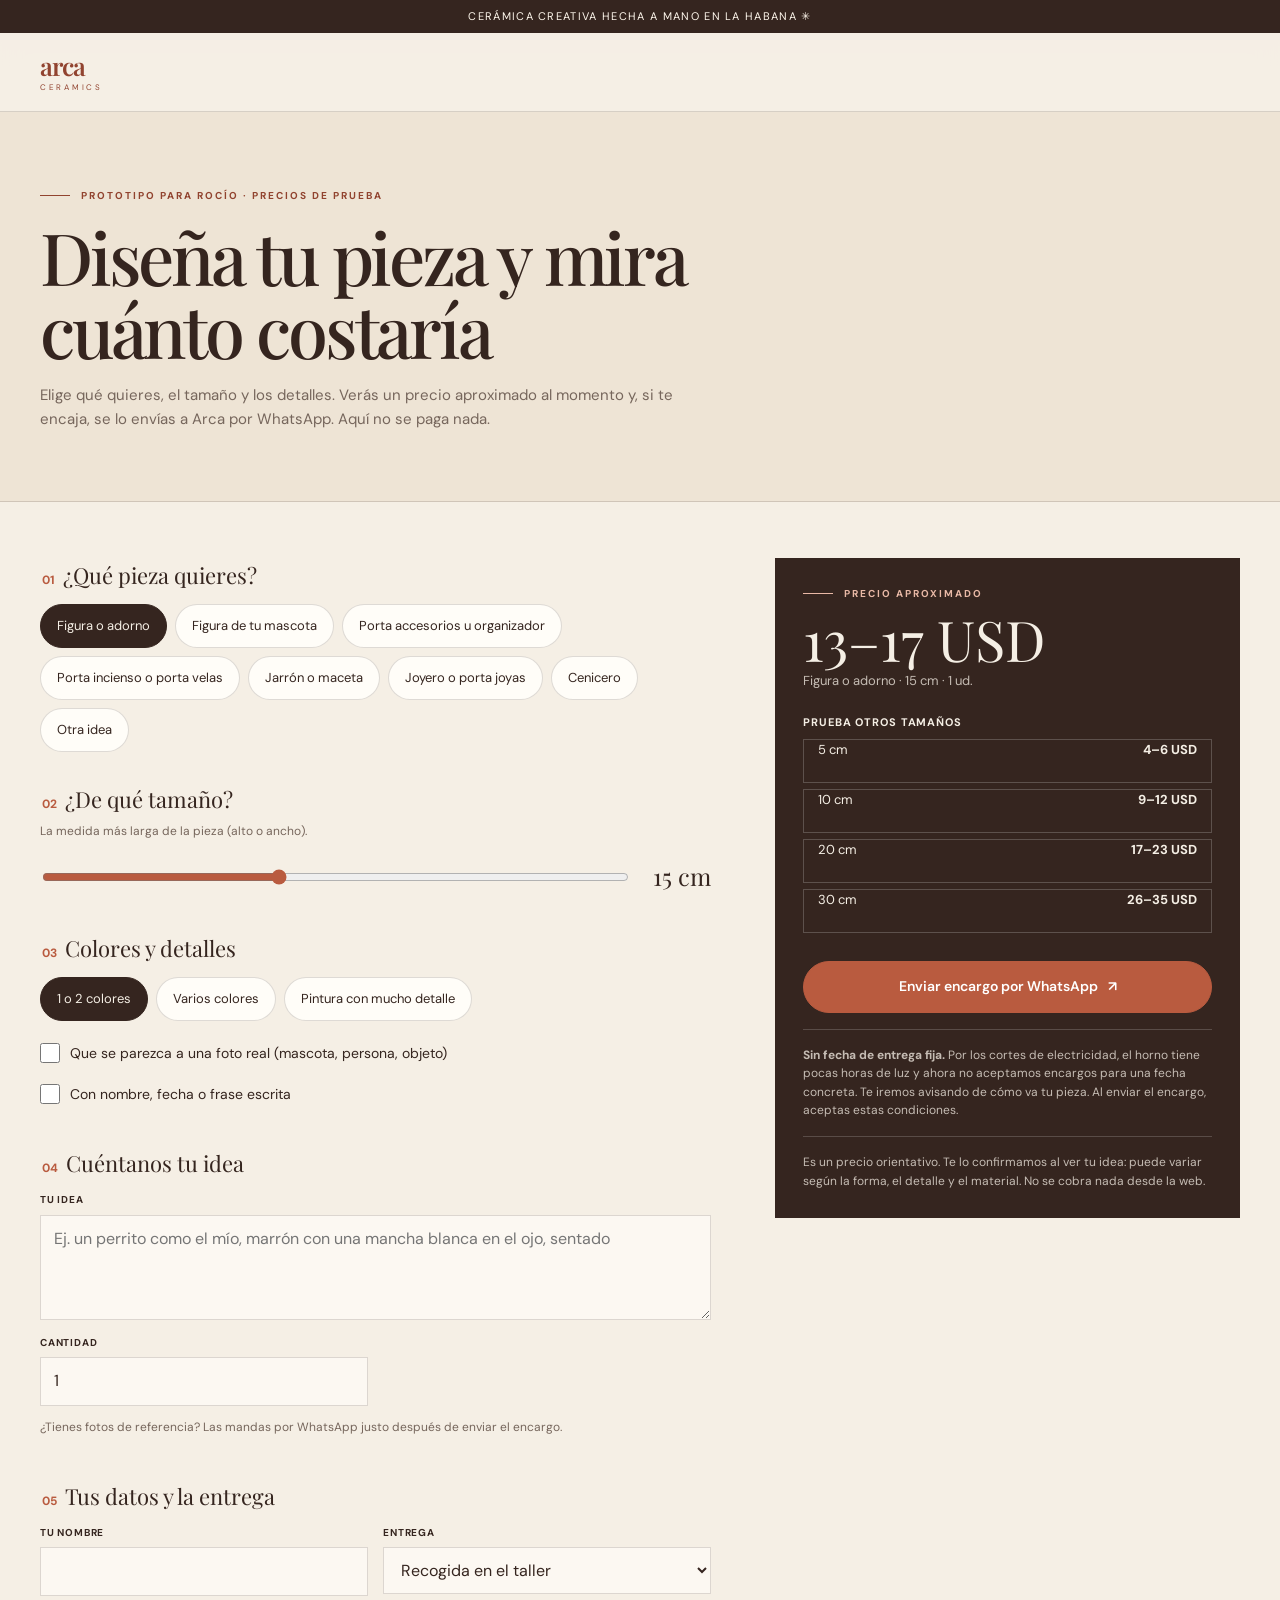
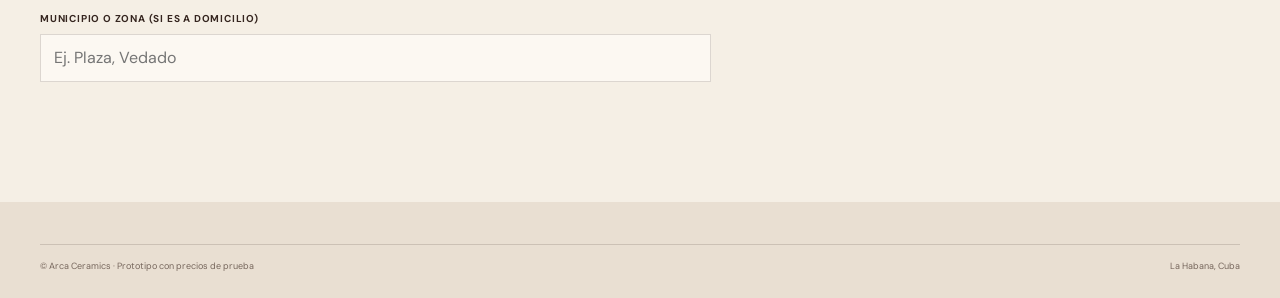
==== commit 7c16cc82: "Avisos en primera persona del plural, sin nombrar a Rocío Co-Authored-By: Claude Opus 5.5 <noreply@a" ====
--- a/index.html
+++ b/index.html
@@ -85,8 +85,8 @@
         <div id="comparar"></div>
         <button class="button enviar" type="submit" form="encargo">Enviar encargo por WhatsApp <span aria-hidden="true">↗</span></button>
         <p class="enviado" id="enviado" hidden>Se ha abierto WhatsApp con tu encargo. Envía el mensaje y, si tienes fotos de referencia, mándalas en el mismo chat.</p>
-        <p class="aviso"><b>Sin fecha de entrega fija.</b> Por los cortes de electricidad, el horno tiene pocas horas de luz y ahora no se aceptan encargos para una fecha concreta. Rocío te irá avisando de cómo va tu pieza. Al enviar el encargo, aceptas estas condiciones.</p>
-        <p class="aviso">Es un precio orientativo. Rocío lo confirma al ver tu idea: puede variar según la forma, el detalle y el material. No se cobra nada desde la web.</p>
+        <p class="aviso"><b>Sin fecha de entrega fija.</b> Por los cortes de electricidad, el horno tiene pocas horas de luz y ahora no aceptamos encargos para una fecha concreta. Te iremos avisando de cómo va tu pieza. Al enviar el encargo, aceptas estas condiciones.</p>
+        <p class="aviso">Es un precio orientativo. Te lo confirmamos al ver tu idea: puede variar según la forma, el detalle y el material. No se cobra nada desde la web.</p>
       </aside>
     </div>
   </main>
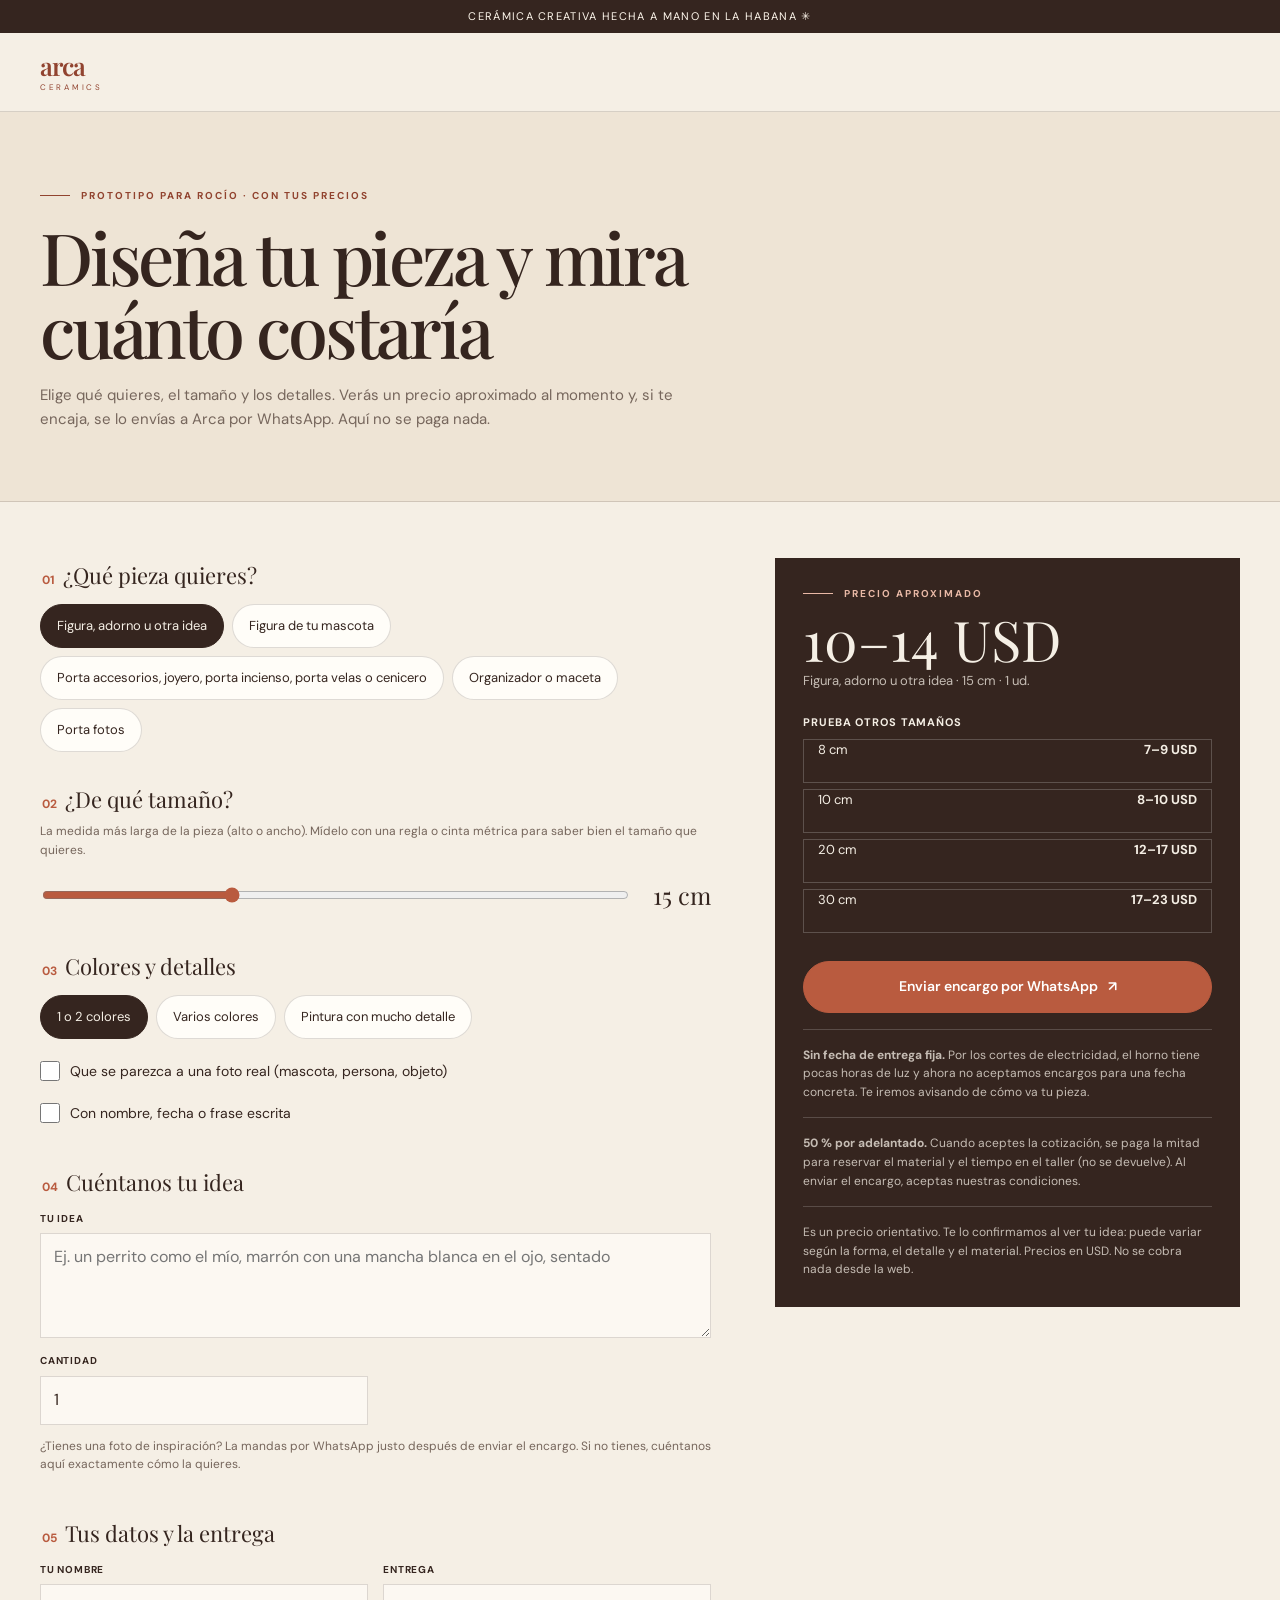
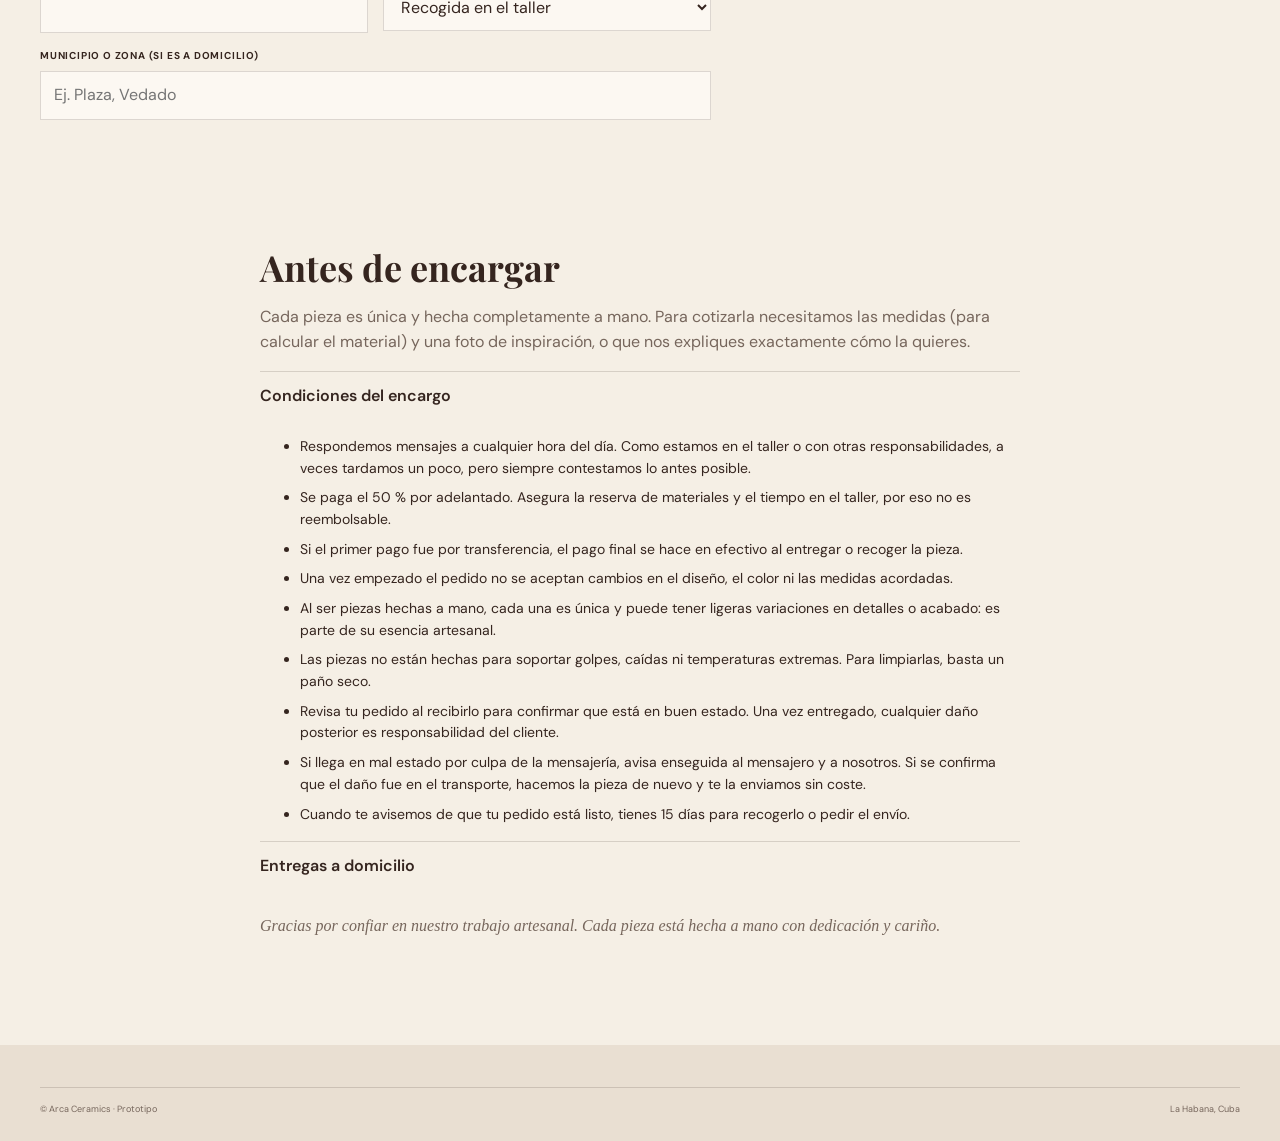
==== commit 8b0866a1: "Precios reales de Rocío y sus condiciones Co-Authored-By: Claude Opus 5.5 <noreply@anthropic.com>" ====
--- a/index.html
+++ b/index.html
@@ -31,6 +31,13 @@
     .comparar-op:hover { border-color: var(--paper); }
     .enviar { width: 100%; margin-top: 22px; min-height: 52px; font-size: 14px; }
     .enviado { margin-top: 14px; padding: 12px 14px; background: #e3ebdf; color: #344b34; font-size: 13px; }
+    .condiciones { max-width: 760px; padding-bottom: 90px; }
+    .condiciones h2 { margin: 0 0 10px; font-family: var(--serif); font-size: clamp(28px, 4vw, 36px); }
+    .condiciones > p { color: var(--muted); }
+    .condiciones details { margin-top: 14px; border-top: 1px solid var(--line); }
+    .condiciones summary { min-height: 48px; display: flex; align-items: center; font-weight: 600; cursor: pointer; }
+    .condiciones li { margin-bottom: 8px; font-size: 14px; }
+    .condiciones .gracias { margin-top: 24px; font-family: var(--serif); font-style: italic; }
     @media (max-width: 860px) {
       .encargo-layout { grid-template-columns: 1fr; padding-top: 36px; }
       .presupuesto { position: static; }
@@ -42,13 +49,13 @@
   <div class="announcement">Cerámica creativa hecha a mano en La Habana <span aria-hidden="true">✳</span></div>
   <header class="site-header"><nav class="nav" aria-label="Arca Ceramics"><span class="brand"><strong>arca</strong><span>CERAMICS</span></span></nav></header>
   <main>
-    <section class="page-hero"><div class="wrap"><div class="eyebrow">Prototipo para Rocío · precios de prueba</div><h1>Diseña tu pieza y mira cuánto costaría</h1><p>Elige qué quieres, el tamaño y los detalles. Verás un precio aproximado al momento y, si te encaja, se lo envías a Arca por WhatsApp. Aquí no se paga nada.</p></div></section>
+    <section class="page-hero"><div class="wrap"><div class="eyebrow">Prototipo para Rocío · con tus precios</div><h1>Diseña tu pieza y mira cuánto costaría</h1><p>Elige qué quieres, el tamaño y los detalles. Verás un precio aproximado al momento y, si te encaja, se lo envías a Arca por WhatsApp. Aquí no se paga nada.</p></div></section>
 
     <div class="wrap encargo-layout">
       <form id="encargo" novalidate>
         <fieldset class="paso"><legend><b>01</b>¿Qué pieza quieres?</legend><div class="chips" id="tipos"></div></fieldset>
 
-        <fieldset class="paso"><legend><b>02</b>¿De qué tamaño?</legend><small>La medida más larga de la pieza (alto o ancho).</small>
+        <fieldset class="paso"><legend><b>02</b>¿De qué tamaño?</legend><small>La medida más larga de la pieza (alto o ancho). Mídelo con una regla o cinta métrica para saber bien el tamaño que quieres.</small>
           <div class="tamano-fila"><input type="range" id="tamano" name="tamano" min="5" max="30" step="1" value="15" aria-label="Tamaño en centímetros"><output id="tamano-valor" for="tamano">15 cm</output></div>
         </fieldset>
 
@@ -65,7 +72,7 @@
             <div class="field full"><label for="detalles">Tu idea</label><textarea id="detalles" name="detalles" placeholder="Ej. un perrito como el mío, marrón con una mancha blanca en el ojo, sentado"></textarea></div>
             <div class="field"><label for="cantidad">Cantidad</label><input id="cantidad" name="cantidad" type="number" min="1" value="1" inputmode="numeric"></div>
           </div>
-          <small style="margin-top:12px">¿Tienes fotos de referencia? Las mandas por WhatsApp justo después de enviar el encargo.</small>
+          <small style="margin-top:12px">¿Tienes una foto de inspiración? La mandas por WhatsApp justo después de enviar el encargo. Si no tienes, cuéntanos aquí exactamente cómo la quieres.</small>
         </fieldset>
 
         <fieldset class="paso"><legend><b>05</b>Tus datos y la entrega</legend>
@@ -85,12 +92,36 @@
         <div id="comparar"></div>
         <button class="button enviar" type="submit" form="encargo">Enviar encargo por WhatsApp <span aria-hidden="true">↗</span></button>
         <p class="enviado" id="enviado" hidden>Se ha abierto WhatsApp con tu encargo. Envía el mensaje y, si tienes fotos de referencia, mándalas en el mismo chat.</p>
-        <p class="aviso"><b>Sin fecha de entrega fija.</b> Por los cortes de electricidad, el horno tiene pocas horas de luz y ahora no aceptamos encargos para una fecha concreta. Te iremos avisando de cómo va tu pieza. Al enviar el encargo, aceptas estas condiciones.</p>
-        <p class="aviso">Es un precio orientativo. Te lo confirmamos al ver tu idea: puede variar según la forma, el detalle y el material. No se cobra nada desde la web.</p>
+        <p class="aviso"><b>Sin fecha de entrega fija.</b> Por los cortes de electricidad, el horno tiene pocas horas de luz y ahora no aceptamos encargos para una fecha concreta. Te iremos avisando de cómo va tu pieza.</p>
+        <p class="aviso"><b>50 % por adelantado.</b> Cuando aceptes la cotización, se paga la mitad para reservar el material y el tiempo en el taller (no se devuelve). Al enviar el encargo, aceptas <a href="#condiciones" style="color:inherit">nuestras condiciones</a>.</p>
+        <p class="aviso">Es un precio orientativo. Te lo confirmamos al ver tu idea: puede variar según la forma, el detalle y el material. Precios en USD. No se cobra nada desde la web.</p>
       </aside>
     </div>
+
+    <section class="wrap condiciones" id="condiciones">
+      <h2>Antes de encargar</h2>
+      <p>Cada pieza es única y hecha completamente a mano. Para cotizarla necesitamos las medidas (para calcular el material) y una foto de inspiración, o que nos expliques exactamente cómo la quieres.</p>
+      <details open><summary>Condiciones del encargo</summary><ul>
+        <li>Respondemos mensajes a cualquier hora del día. Como estamos en el taller o con otras responsabilidades, a veces tardamos un poco, pero siempre contestamos lo antes posible.</li>
+        <li>Se paga el 50 % por adelantado. Asegura la reserva de materiales y el tiempo en el taller, por eso no es reembolsable.</li>
+        <li>Si el primer pago fue por transferencia, el pago final se hace en efectivo al entregar o recoger la pieza.</li>
+        <li>Una vez empezado el pedido no se aceptan cambios en el diseño, el color ni las medidas acordadas.</li>
+        <li>Al ser piezas hechas a mano, cada una es única y puede tener ligeras variaciones en detalles o acabado: es parte de su esencia artesanal.</li>
+        <li>Las piezas no están hechas para soportar golpes, caídas ni temperaturas extremas. Para limpiarlas, basta un paño seco.</li>
+        <li>Revisa tu pedido al recibirlo para confirmar que está en buen estado. Una vez entregado, cualquier daño posterior es responsabilidad del cliente.</li>
+        <li>Si llega en mal estado por culpa de la mensajería, avisa enseguida al mensajero y a nosotros. Si se confirma que el daño fue en el transporte, hacemos la pieza de nuevo y te la enviamos sin coste.</li>
+        <li>Cuando te avisemos de que tu pedido está listo, tienes 15 días para recogerlo o pedir el envío.</li>
+      </ul></details>
+      <details><summary>Entregas a domicilio</summary><ul>
+        <li>Necesitamos la dirección exacta (con número de vivienda) y el nombre y teléfono de quien recibe.</li>
+        <li>Cuando el mensajero confirme la entrega y nos digas que puedes recibir, mantente disponible. Si al llegar no se puede entregar porque nadie responde, la segunda mensajería corre por tu cuenta.</li>
+        <li>La entrega tiene 10 minutos de cortesía; después se suman 50 CUP por cada minuto de espera.</li>
+        <li>El horario no es exacto. Puedes indicarnos un rango de horas que te venga bien, teniendo en cuenta que el mensajero hace varias entregas.</li>
+      </ul></details>
+      <p class="gracias">Gracias por confiar en nuestro trabajo artesanal. Cada pieza está hecha a mano con dedicación y cariño.</p>
+    </section>
   </main>
-  <footer class="footer"><div class="wrap"><div class="footer-bottom"><span>© Arca Ceramics · Prototipo con precios de prueba</span><span>La Habana, Cuba</span></div></div></footer>
+  <footer class="footer"><div class="wrap"><div class="footer-bottom"><span>© Arca Ceramics · Prototipo</span><span>La Habana, Cuba</span></div></div></footer>
   <script src="precios.js" defer></script><script src="encargar.js" defer></script><script src="site.js" defer></script>
 </body>
 </html>
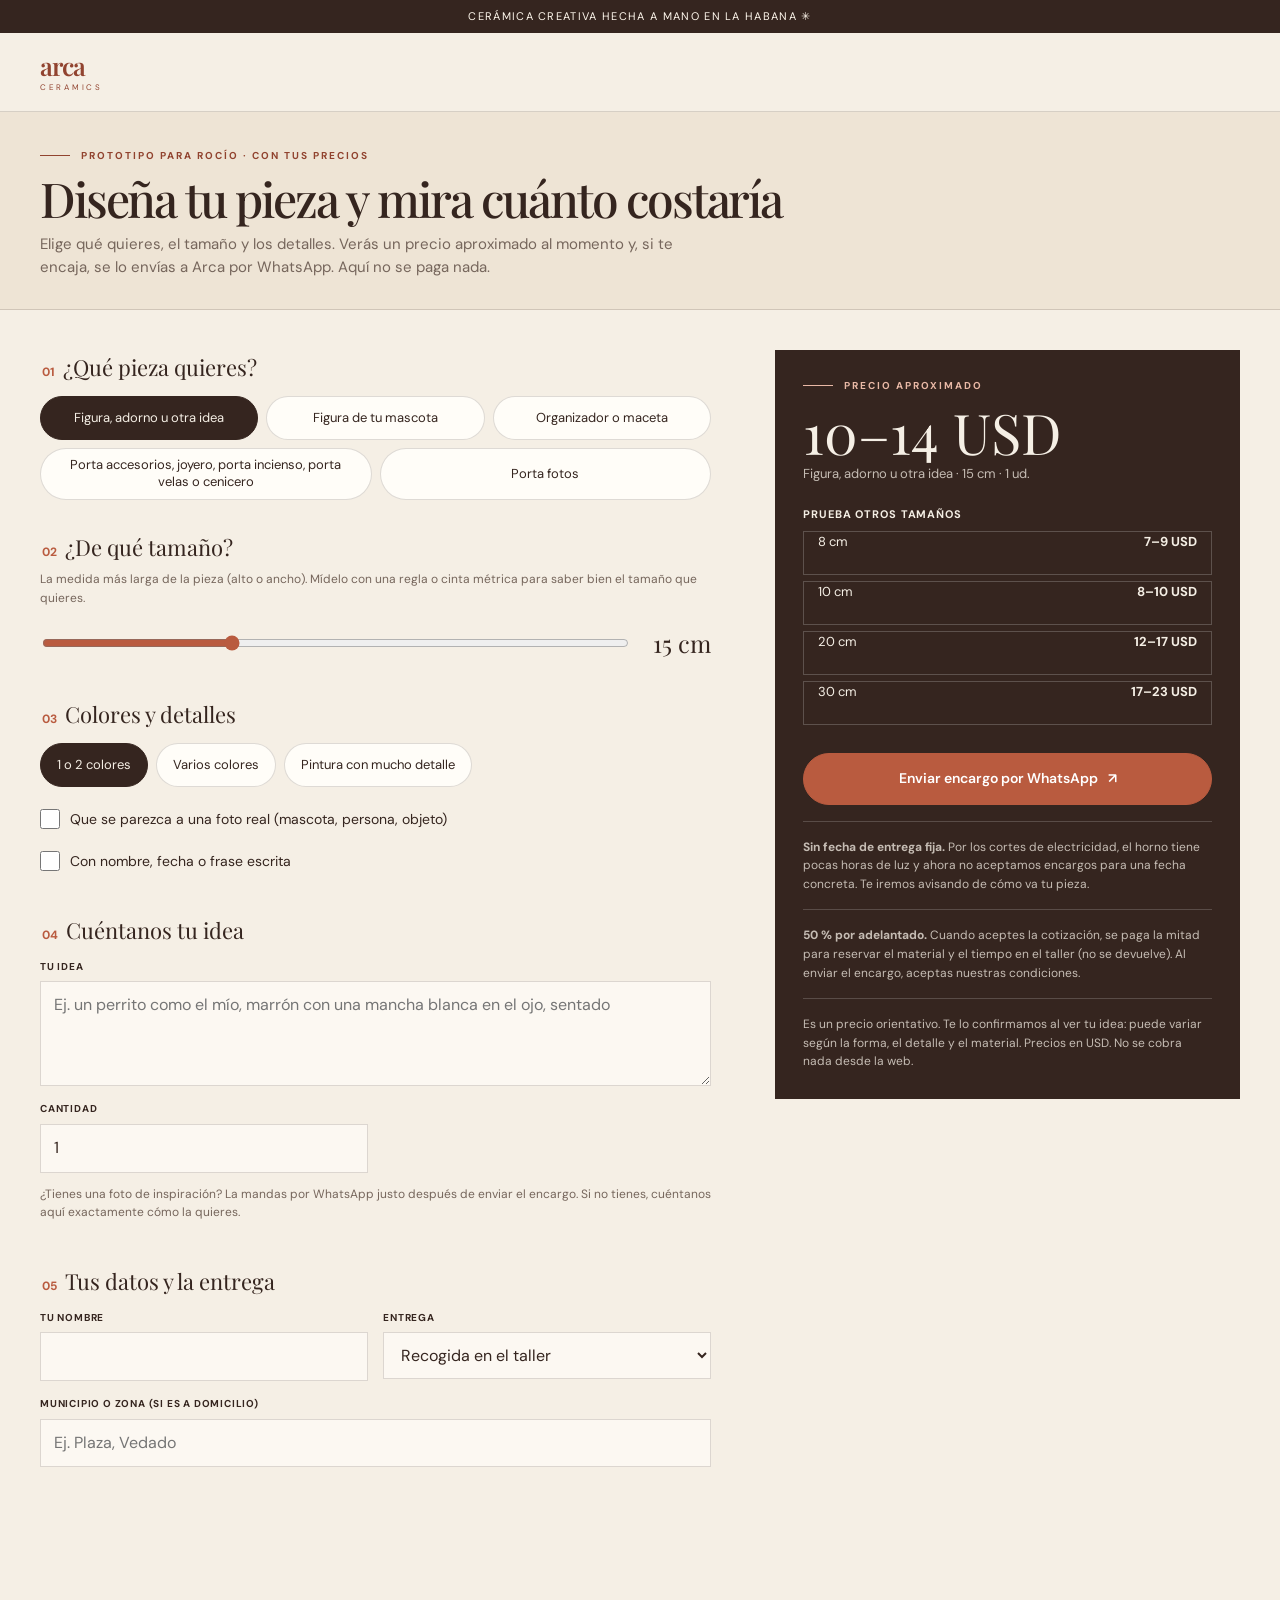
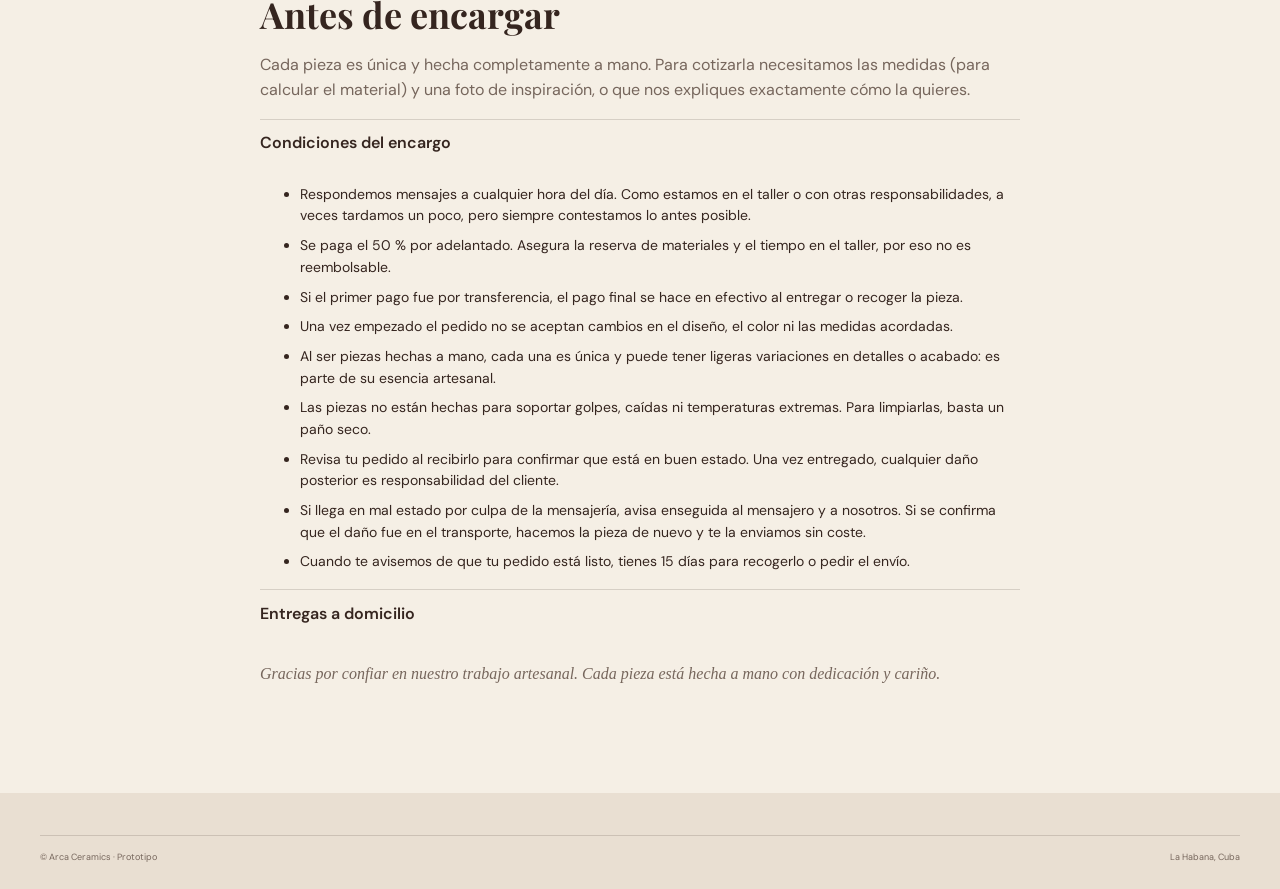
==== commit 90cc86e7: "Tipos de pieza en 2 lineas y cabecera mas baja Co-Authored-By: Claude Opus 5.5 <noreply@anthropic.co" ====
--- a/index.html
+++ b/index.html
@@ -5,7 +5,7 @@
   <title>Encarga tu pieza | Arca Ceramics</title><meta name="robots" content="noindex"><meta name="description" content="Diseña tu pieza de cerámica por encargo, mira un precio aproximado y envía el pedido a Arca por WhatsApp.">
   <link rel="preconnect" href="https://fonts.googleapis.com"><link rel="preconnect" href="https://fonts.gstatic.com" crossorigin><link href="https://fonts.googleapis.com/css2?family=DM+Sans:wght@400;500;600;700&family=Playfair+Display:wght@500;600;700&display=swap" rel="stylesheet"><link rel="stylesheet" href="styles.css">
   <style>
-    .encargo-layout { display: grid; grid-template-columns: 1.3fr .9fr; gap: clamp(28px, 5vw, 64px); align-items: start; padding: 56px 0 90px; }
+    .encargo-layout { display: grid; grid-template-columns: 1.3fr .9fr; gap: clamp(28px, 5vw, 64px); align-items: start; padding: 40px 0 90px; }
     .paso { border: 0; margin: 0 0 30px; padding: 0; }
     .paso legend { margin-bottom: 12px; font-family: var(--serif); font-size: 22px; }
     .paso legend b { color: var(--clay); font-family: var(--sans); font-size: 12px; margin-right: 8px; }
@@ -31,6 +31,19 @@
     .comparar-op:hover { border-color: var(--paper); }
     .enviar { width: 100%; margin-top: 22px; min-height: 52px; font-size: 14px; }
     .enviado { margin-top: 14px; padding: 12px 14px; background: #e3ebdf; color: #344b34; font-size: 13px; }
+    /* Cabecera más baja en esta página, para que la calculadora se vea antes */
+    .page-hero { padding: 36px 0 30px; }
+    .page-hero h1 { margin: 10px 0 10px; font-size: clamp(32px, 4.5vw, 48px); }
+    /* Tipos de pieza en 2 líneas: 3 arriba y 2 abajo */
+    #tipos { display: grid; grid-template-columns: repeat(6, 1fr); grid-auto-flow: dense; }
+    #tipos .chip:nth-child(-n+3) { grid-column: span 2; }
+    #tipos .chip:nth-child(n+4) { grid-column: span 3; }
+    #tipos .chip span { width: 100%; height: 100%; justify-content: center; padding: 8px 14px; line-height: 1.3; text-align: center; }
+    @media (max-width: 600px) {
+      #tipos { grid-template-columns: 1fr 1fr; }
+      #tipos .chip:nth-child(n) { grid-column: auto; }
+      #tipos .chip:nth-child(4) { grid-column: span 2; }
+    }
     .condiciones { max-width: 760px; padding-bottom: 90px; }
     .condiciones h2 { margin: 0 0 10px; font-family: var(--serif); font-size: clamp(28px, 4vw, 36px); }
     .condiciones > p { color: var(--muted); }
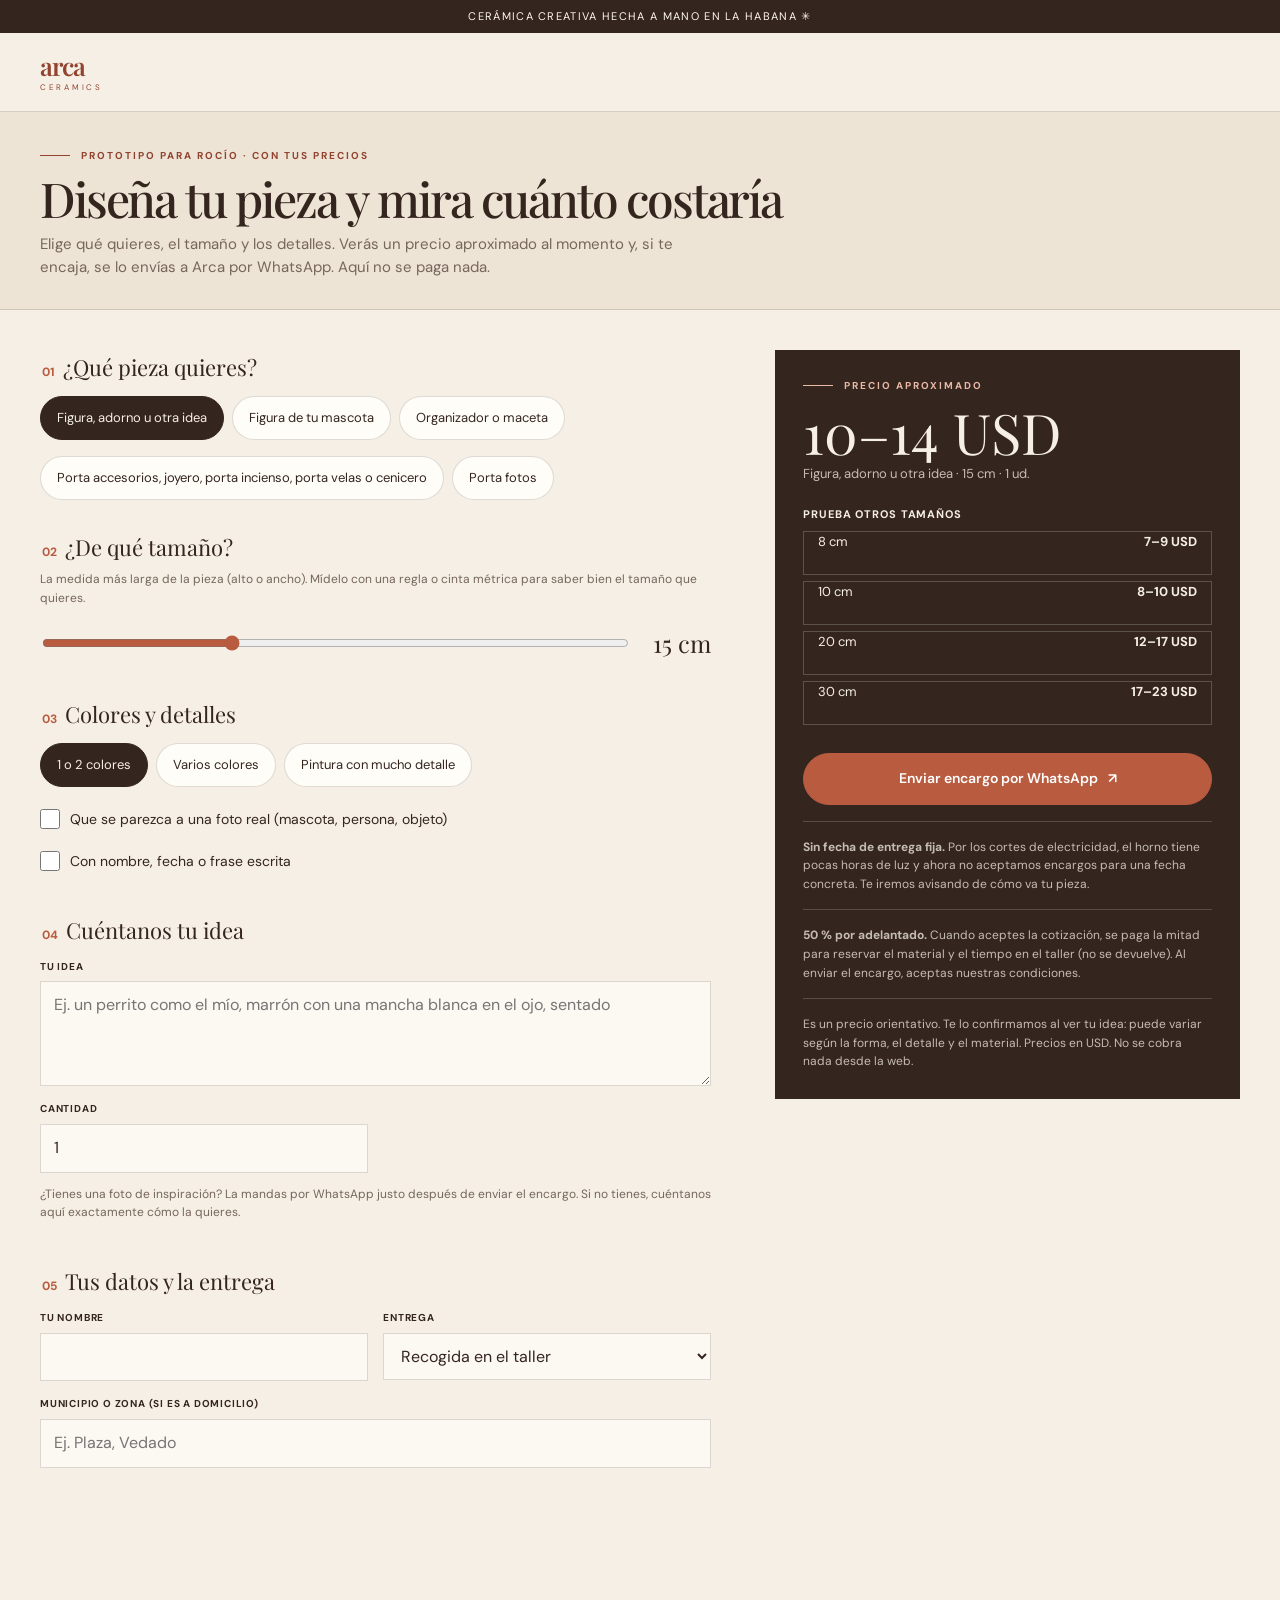
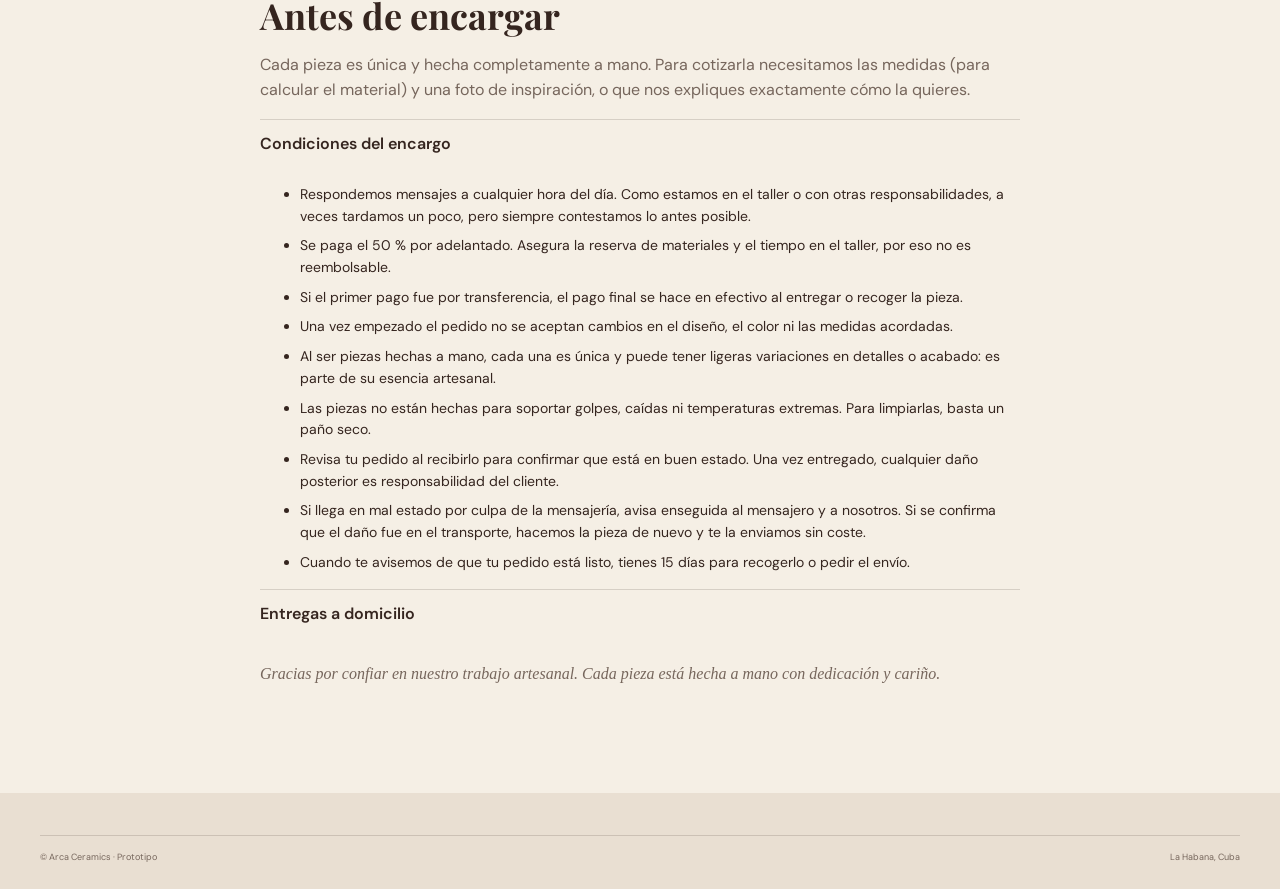
==== commit 3153a811: "Tipos de pieza: botones normales en 2 lineas Co-Authored-By: Claude Opus 5.5 <noreply@anthropic.com>" ====
--- a/index.html
+++ b/index.html
@@ -34,16 +34,9 @@
     /* Cabecera más baja en esta página, para que la calculadora se vea antes */
     .page-hero { padding: 36px 0 30px; }
     .page-hero h1 { margin: 10px 0 10px; font-size: clamp(32px, 4.5vw, 48px); }
-    /* Tipos de pieza en 2 líneas: 3 arriba y 2 abajo */
-    #tipos { display: grid; grid-template-columns: repeat(6, 1fr); grid-auto-flow: dense; }
-    #tipos .chip:nth-child(-n+3) { grid-column: span 2; }
-    #tipos .chip:nth-child(n+4) { grid-column: span 3; }
-    #tipos .chip span { width: 100%; height: 100%; justify-content: center; padding: 8px 14px; line-height: 1.3; text-align: center; }
-    @media (max-width: 600px) {
-      #tipos { grid-template-columns: 1fr 1fr; }
-      #tipos .chip:nth-child(n) { grid-column: auto; }
-      #tipos .chip:nth-child(4) { grid-column: span 2; }
-    }
+    /* Tipos de pieza en 2 líneas: los 3 primeros arriba y los otros 2 abajo, con su tamaño normal */
+    #tipos::after { content: ""; flex-basis: 100%; order: 1; margin-top: -8px; }
+    #tipos .chip:nth-child(n+4) { order: 2; }
     .condiciones { max-width: 760px; padding-bottom: 90px; }
     .condiciones h2 { margin: 0 0 10px; font-family: var(--serif); font-size: clamp(28px, 4vw, 36px); }
     .condiciones > p { color: var(--muted); }
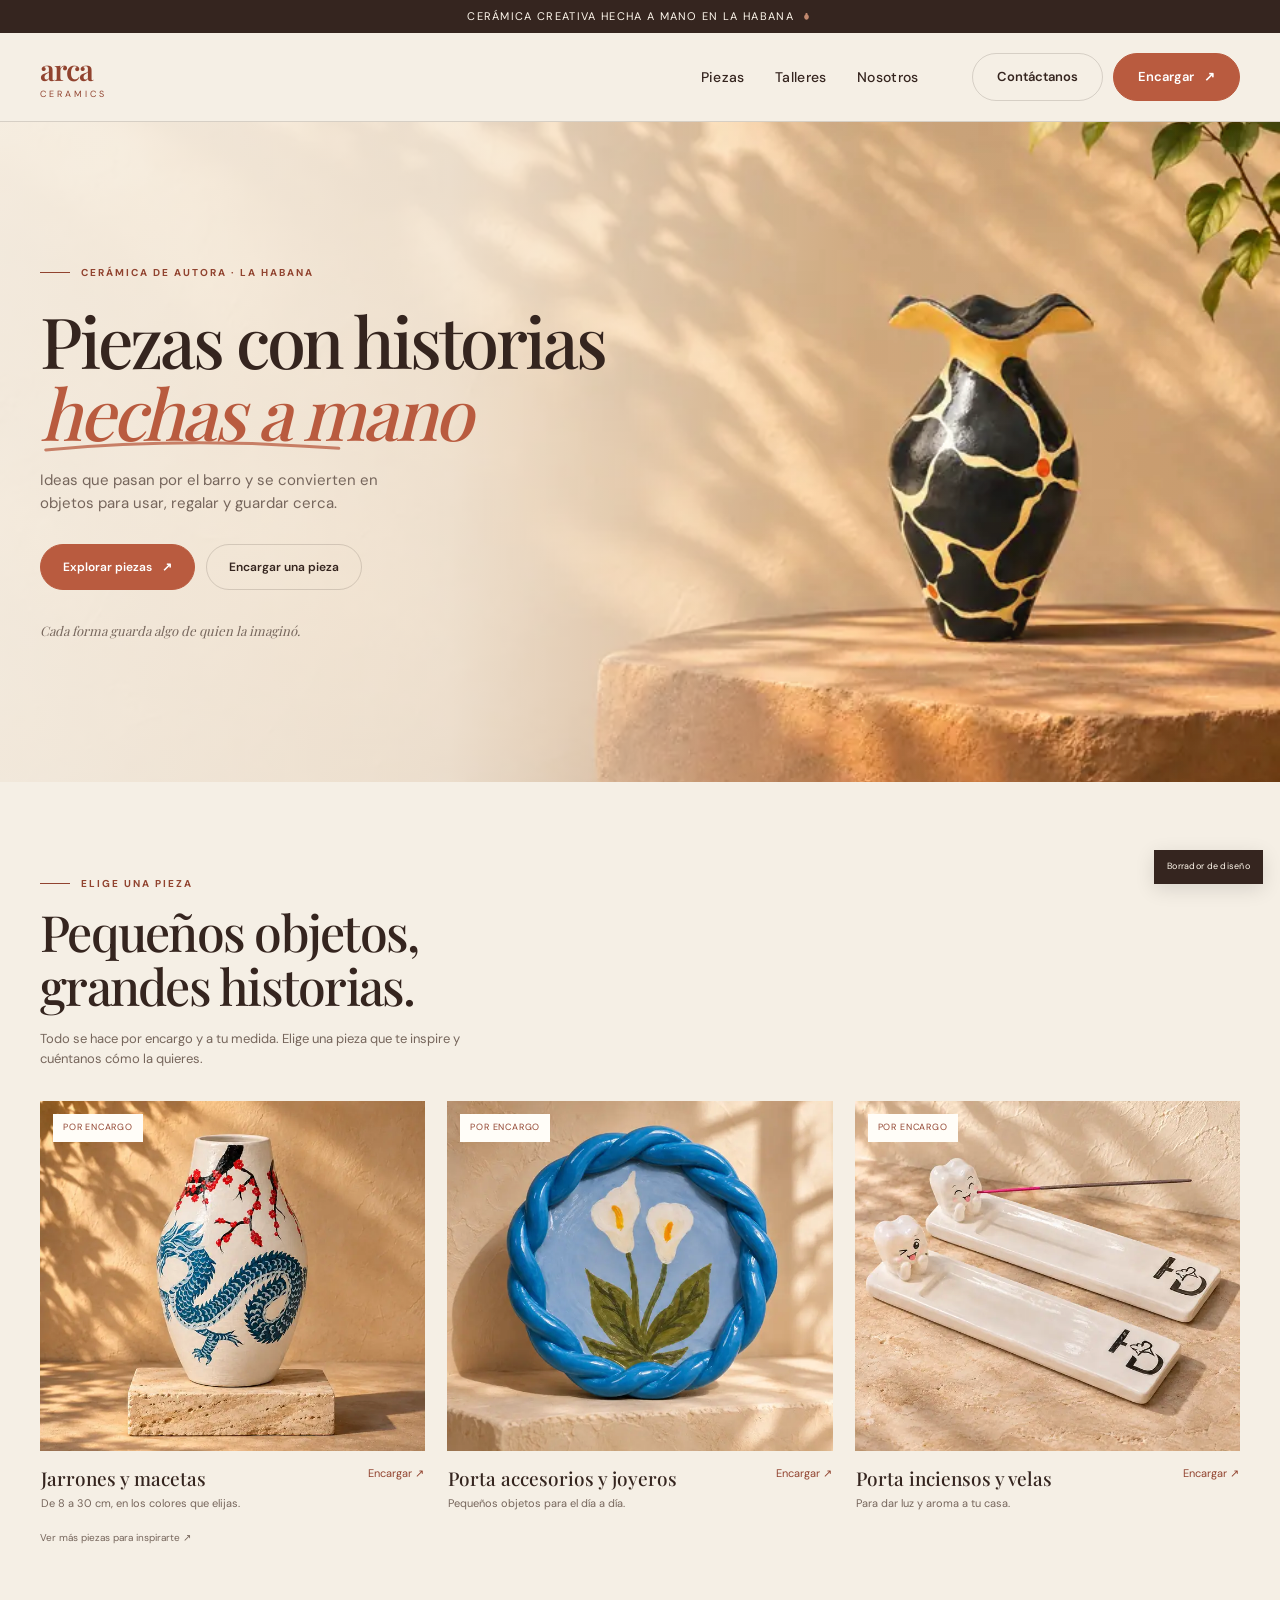
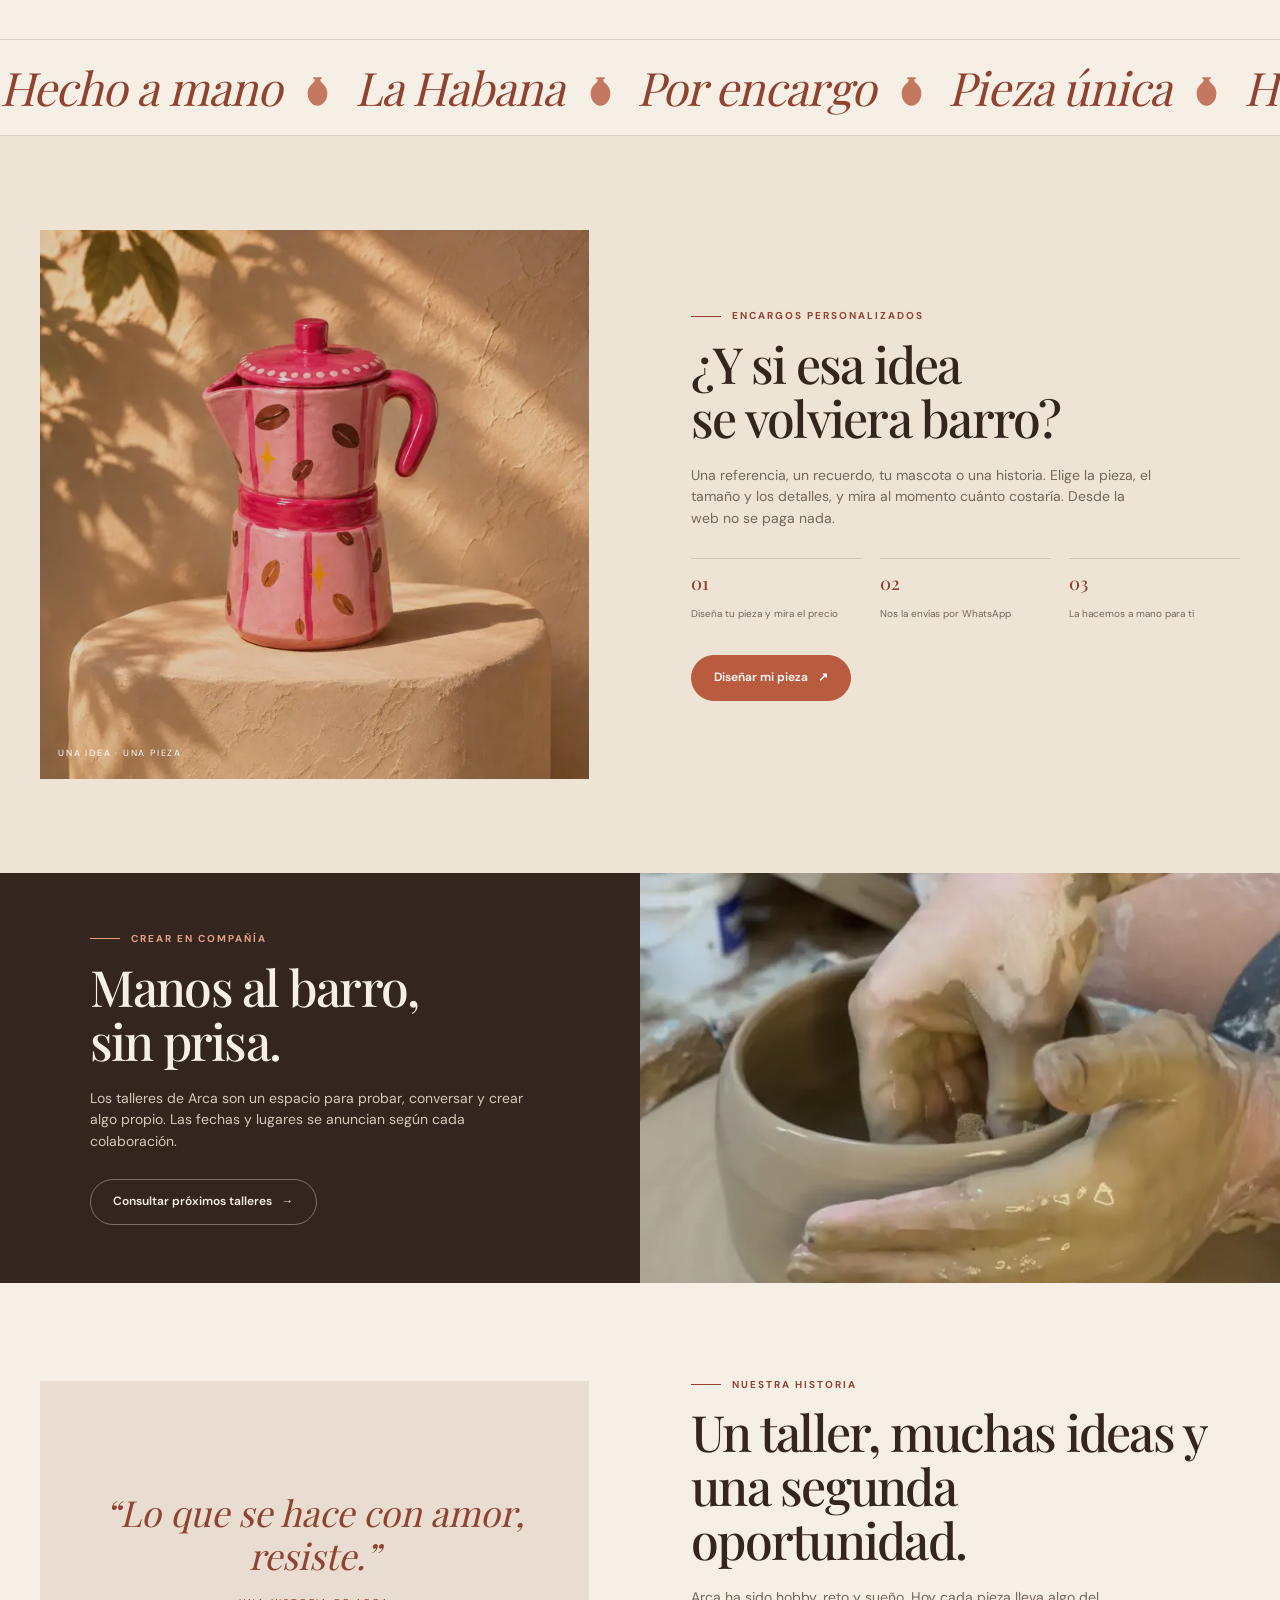
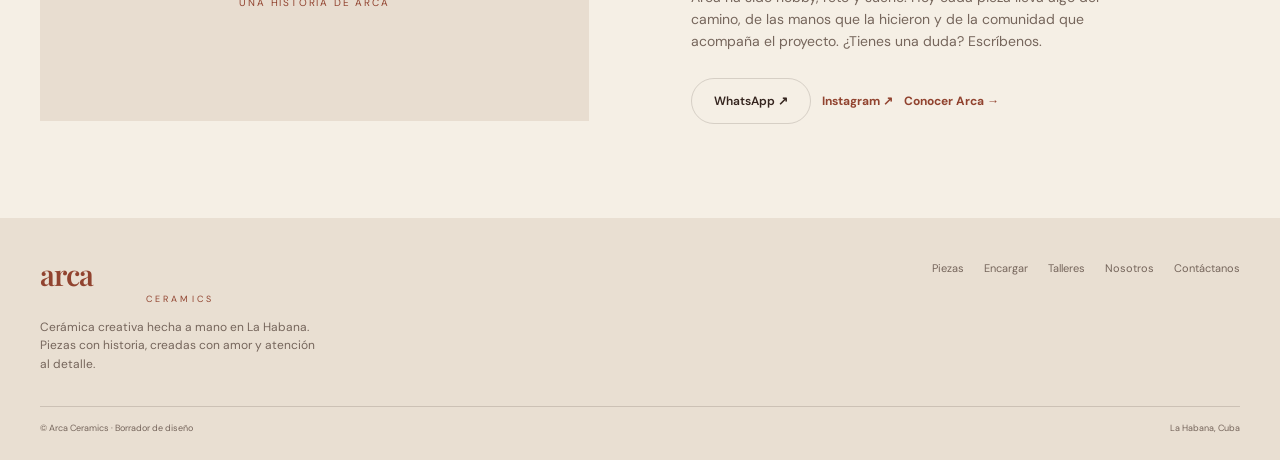
==== commit 76b9bf9a: "Web completa de Arca para que Rocío la revise Copia de la versión actual (borrador de diseño): porta" ====
--- a/index.html
+++ b/index.html
@@ -1,133 +1,120 @@
 <!doctype html>
 <html lang="es">
 <head>
-  <meta charset="utf-8"><meta name="viewport" content="width=device-width, initial-scale=1"><meta name="theme-color" content="#f5efe5">
-  <title>Encarga tu pieza | Arca Ceramics</title><meta name="robots" content="noindex"><meta name="description" content="Diseña tu pieza de cerámica por encargo, mira un precio aproximado y envía el pedido a Arca por WhatsApp.">
-  <link rel="preconnect" href="https://fonts.googleapis.com"><link rel="preconnect" href="https://fonts.gstatic.com" crossorigin><link href="https://fonts.googleapis.com/css2?family=DM+Sans:wght@400;500;600;700&family=Playfair+Display:wght@500;600;700&display=swap" rel="stylesheet"><link rel="stylesheet" href="styles.css">
-  <style>
-    .encargo-layout { display: grid; grid-template-columns: 1.3fr .9fr; gap: clamp(28px, 5vw, 64px); align-items: start; padding: 40px 0 90px; }
-    .paso { border: 0; margin: 0 0 30px; padding: 0; }
-    .paso legend { margin-bottom: 12px; font-family: var(--serif); font-size: 22px; }
-    .paso legend b { color: var(--clay); font-family: var(--sans); font-size: 12px; margin-right: 8px; }
-    .paso small { display: block; margin: -6px 0 12px; color: var(--muted); font-size: 12px; }
-    .chips { display: flex; flex-wrap: wrap; gap: 8px; }
-    .chip input { position: absolute; opacity: 0; }
-    .chip span { display: inline-flex; align-items: center; min-height: 44px; padding: 0 16px; border: 1px solid var(--line); border-radius: 999px; background: var(--white); font-size: 13px; cursor: pointer; }
-    .chip input:checked + span { background: var(--ink); border-color: var(--ink); color: var(--paper); }
-    .chip input:focus-visible + span { outline: 2px solid var(--clay); outline-offset: 2px; }
-    .tamano-fila { display: flex; align-items: center; gap: 16px; }
-    .tamano-fila input { flex: 1; accent-color: var(--clay); min-height: 44px; }
-    .tamano-fila output { min-width: 64px; font-family: var(--serif); font-size: 24px; text-align: right; }
-    .check { display: flex; gap: 10px; align-items: flex-start; padding: 10px 0; font-size: 14px; cursor: pointer; }
-    .check input { width: 20px; height: 20px; margin: 0; accent-color: var(--clay); flex: none; }
-    .campos { display: grid; grid-template-columns: 1fr 1fr; gap: 15px; }
-    .presupuesto { position: sticky; top: 90px; padding: 28px; background: var(--ink); color: var(--paper); }
-    .presupuesto .eyebrow { color: #e9b9a6; }
-    .presupuesto .cifra { margin: 10px 0 4px; font-family: var(--serif); font-size: clamp(40px, 6vw, 56px); line-height: 1; }
-    .presupuesto p { margin: 0; color: rgba(245,239,229,.75); font-size: 13px; }
-    .presupuesto .aviso { margin-top: 16px; padding-top: 16px; border-top: 1px solid rgba(255,255,255,.18); font-size: 12px; }
-    .comparar-titulo { margin: 22px 0 8px; font-size: 11px; font-weight: 700; letter-spacing: .08em; text-transform: uppercase; }
-    .comparar-op { display: flex; justify-content: space-between; width: 100%; min-height: 44px; padding: 0 14px; margin-bottom: 6px; border: 1px solid rgba(255,255,255,.2); background: transparent; color: var(--paper); font: inherit; font-size: 13px; cursor: pointer; }
-    .comparar-op:hover { border-color: var(--paper); }
-    .enviar { width: 100%; margin-top: 22px; min-height: 52px; font-size: 14px; }
-    .enviado { margin-top: 14px; padding: 12px 14px; background: #e3ebdf; color: #344b34; font-size: 13px; }
-    /* Cabecera más baja en esta página, para que la calculadora se vea antes */
-    .page-hero { padding: 36px 0 30px; }
-    .page-hero h1 { margin: 10px 0 10px; font-size: clamp(32px, 4.5vw, 48px); }
-    /* Tipos de pieza en 2 líneas: los 3 primeros arriba y los otros 2 abajo, con su tamaño normal */
-    #tipos::after { content: ""; flex-basis: 100%; order: 1; margin-top: -8px; }
-    #tipos .chip:nth-child(n+4) { order: 2; }
-    .condiciones { max-width: 760px; padding-bottom: 90px; }
-    .condiciones h2 { margin: 0 0 10px; font-family: var(--serif); font-size: clamp(28px, 4vw, 36px); }
-    .condiciones > p { color: var(--muted); }
-    .condiciones details { margin-top: 14px; border-top: 1px solid var(--line); }
-    .condiciones summary { min-height: 48px; display: flex; align-items: center; font-weight: 600; cursor: pointer; }
-    .condiciones li { margin-bottom: 8px; font-size: 14px; }
-    .condiciones .gracias { margin-top: 24px; font-family: var(--serif); font-style: italic; }
-    @media (max-width: 860px) {
-      .encargo-layout { grid-template-columns: 1fr; padding-top: 36px; }
-      .presupuesto { position: static; }
-      .campos { grid-template-columns: 1fr; }
-    }
-  </style>
+  <meta charset="utf-8">
+  <meta name="viewport" content="width=device-width, initial-scale=1">
+  <meta name="theme-color" content="#f5efe5">
+  <title>Arca Ceramics — piezas con historia</title>
+  <meta name="description" content="Cerámica creativa hecha a mano en La Habana. Encarga tu pieza a medida, mira un precio aproximado al momento y descubre los talleres de Arca Ceramics.">
+  <link rel="preload" href="public/fonts/dm-sans-latin-wght-normal.woff2" as="font" type="font/woff2" crossorigin><link rel="preload" href="public/fonts/playfair-display-latin-wght-normal.woff2" as="font" type="font/woff2" crossorigin>
+  <link rel="stylesheet" href="styles.css">
 </head>
 <body>
-  <div class="announcement">Cerámica creativa hecha a mano en La Habana <span aria-hidden="true">✳</span></div>
-  <header class="site-header"><nav class="nav" aria-label="Arca Ceramics"><span class="brand"><strong>arca</strong><span>CERAMICS</span></span></nav></header>
-  <main>
-    <section class="page-hero"><div class="wrap"><div class="eyebrow">Prototipo para Rocío · con tus precios</div><h1>Diseña tu pieza y mira cuánto costaría</h1><p>Elige qué quieres, el tamaño y los detalles. Verás un precio aproximado al momento y, si te encaja, se lo envías a Arca por WhatsApp. Aquí no se paga nada.</p></div></section>
+  <div class="announcement">Cerámica creativa hecha a mano en La Habana <i class="sep" aria-hidden="true"></i></div>
+  <header class="site-header"><nav class="nav" aria-label="Navegación principal"><a class="brand" href="index.html" aria-label="Arca Ceramics, inicio"><strong>arca</strong><span>CERAMICS</span></a><div class="nav-links" id="nav-links"><a href="piezas.html">Piezas</a><a href="talleres.html">Talleres</a><a href="nosotros.html">Nosotros</a><a class="mobile-only" href="https://wa.me/5354638470?text=Hola%20Arca%2C%20tengo%20una%20pregunta" target="_blank" rel="noreferrer">Contáctanos</a></div><div class="nav-actions"><a class="button secondary contactar" href="https://wa.me/5354638470?text=Hola%20Arca%2C%20tengo%20una%20pregunta" target="_blank" rel="noreferrer">Contáctanos</a><a class="button" href="encargar.html">Encargar <span aria-hidden="true">↗︎</span></a></div><button class="menu-toggle" id="menu-toggle" aria-label="Abrir menú" aria-expanded="false">☰</button></nav></header>
 
-    <div class="wrap encargo-layout">
-      <form id="encargo" novalidate>
-        <fieldset class="paso"><legend><b>01</b>¿Qué pieza quieres?</legend><div class="chips" id="tipos"></div></fieldset>
+  <main id="inicio">
+    <section class="hero">
+      <div class="hero-copy">
+        <div class="eyebrow">Cerámica de autora · La Habana</div>
+        <h1>Piezas con historias<br><em class="subrayado">hechas a mano<svg class="trazo" viewBox="0 0 300 20" preserveAspectRatio="none" aria-hidden="true"><path pathLength="1" d="M4 13 C 60 5, 125 3, 185 9 S 268 16, 296 7"/></svg></em></h1>
+        <p>Ideas que pasan por el barro y se convierten en objetos para usar, regalar y guardar cerca.</p>
+        <div class="button-row">
+          <a class="button" href="piezas.html">Explorar piezas <span aria-hidden="true">↗︎</span></a>
+          <a class="button secondary" href="encargar.html">Encargar una pieza</a>
+        </div>
+        <div class="hero-note">Cada forma guarda algo de quien la imaginó.</div>
+      </div>
+      <div class="hero-visual">
+        <img src="public/images/web/hero-arca-panorama.webp" srcset="public/images/web/hero-arca-panorama-900.webp 900w, public/images/web/hero-arca-panorama.webp 1600w" sizes="(max-width: 860px) 100vw, 60vw" decoding="async" alt="Jarrón de cerámica negro y amarillo de Arca en una composición panorámica de luz cálida">
+      </div>
+    </section>
 
-        <fieldset class="paso"><legend><b>02</b>¿De qué tamaño?</legend><small>La medida más larga de la pieza (alto o ancho). Mídelo con una regla o cinta métrica para saber bien el tamaño que quieres.</small>
-          <div class="tamano-fila"><input type="range" id="tamano" name="tamano" min="5" max="30" step="1" value="15" aria-label="Tamaño en centímetros"><output id="tamano-valor" for="tamano">15 cm</output></div>
-        </fieldset>
+    <section class="section wrap" id="piezas">
+      <div class="section-heading">
+        <div><div class="eyebrow">Elige una pieza</div><h2>Pequeños objetos,<br>grandes historias.</h2></div>
+        <p>Todo se hace por encargo y a tu medida. Elige una pieza que te inspire y cuéntanos cómo la quieres.</p>
+      </div>
+      <div class="product-grid">
+        <article class="product-card">
+          <a href="encargar.html?pieza=Jarr%C3%B3n%20decorativo#encargo" aria-label="Encargar un jarrón como este">
+            <div class="product-photo crop-one" data-foto-2="public/images/web/profesional/organizador-emma-arca-estudio-700.webp"><img src="public/images/web/profesional/jarron-dragon-arca-estudio.webp" srcset="public/images/web/profesional/jarron-dragon-arca-estudio-700.webp 700w, public/images/web/profesional/jarron-dragon-arca-estudio.webp 1100w" sizes="(max-width: 860px) 100vw, 33vw" loading="lazy" decoding="async" alt="Jarrón blanco de cerámica de Arca con un dragón azul pintado a mano"><span class="product-tag">Por encargo</span></div>
+            <div class="product-info"><div><h3>Jarrones y macetas</h3><p>De 8 a 30 cm, en los colores que elijas.</p></div><span>Encargar ↗︎</span></div>
+          </a>
+        </article>
+        <article class="product-card">
+          <a href="encargar.html?pieza=Porta%20accesorios#encargo" aria-label="Encargar un porta accesorios como este">
+            <div class="product-photo crop-two" data-foto-2="public/images/web/profesional/joyero-tarta-arca-estudio-700.webp"><img src="public/images/web/porta-accesorios-arca-profesional.webp" srcset="public/images/web/porta-accesorios-arca-profesional-700.webp 700w, public/images/web/porta-accesorios-arca-profesional.webp 1100w" sizes="(max-width: 860px) 100vw, 33vw" loading="lazy" decoding="async" alt="Porta accesorios de cerámica de Arca, azul con flores pintadas"><span class="product-tag">Por encargo</span></div>
+            <div class="product-info"><div><h3>Porta accesorios y joyeros</h3><p>Pequeños objetos para el día a día.</p></div><span>Encargar ↗︎</span></div>
+          </a>
+        </article>
+        <article class="product-card">
+          <a href="encargar.html?pieza=Porta%20incienso#encargo" aria-label="Encargar un porta incienso como este">
+            <div class="product-photo crop-three" data-foto-2="public/images/web/profesional/porta-incienso-hibisco-arca-estudio-700.webp"><img src="public/images/web/porta-incienso-arca-profesional.webp" srcset="public/images/web/porta-incienso-arca-profesional-700.webp 700w, public/images/web/porta-incienso-arca-profesional.webp 1100w" sizes="(max-width: 860px) 100vw, 33vw" loading="lazy" decoding="async" alt="Porta inciensos de cerámica de Arca, con pequeñas figuras hechas a mano"><span class="product-tag">Por encargo</span></div>
+            <div class="product-info"><div><h3>Porta inciensos y velas</h3><p>Para dar luz y aroma a tu casa.</p></div><span>Encargar ↗︎</span></div>
+          </a>
+        </article>
+      </div>
+      <p class="note"><a href="piezas.html">Ver más piezas para inspirarte ↗︎</a></p>
+    </section>
 
-        <fieldset class="paso"><legend><b>03</b>Colores y detalles</legend>
-          <div class="chips" id="colores"></div>
-          <div style="margin-top:12px">
-            <label class="check"><input type="checkbox" name="parecido"><span id="lbl-parecido"></span></label>
-            <label class="check"><input type="checkbox" name="texto"><span id="lbl-texto"></span></label>
+    <div class="franja" aria-hidden="true"><div class="franja-texto"><span>Hecho a mano <i class="sep"></i> La Habana <i class="sep"></i> Por encargo <i class="sep"></i> Pieza única <i class="sep"></i> Hecho a mano <i class="sep"></i> La Habana <i class="sep"></i> Por encargo <i class="sep"></i> Pieza única <i class="sep"></i>&nbsp;</span><span>Hecho a mano <i class="sep"></i> La Habana <i class="sep"></i> Por encargo <i class="sep"></i> Pieza única <i class="sep"></i> Hecho a mano <i class="sep"></i> La Habana <i class="sep"></i> Por encargo <i class="sep"></i> Pieza única <i class="sep"></i>&nbsp;</span></div></div>
+
+    <section class="soft-band section" id="encargos">
+      <div class="custom wrap">
+        <div class="custom-art" data-foto-2="public/images/web/encargo-perrito-700.webp"><img src="public/images/web/pieza-encargo-arca-profesional.webp" srcset="public/images/web/pieza-encargo-arca-profesional-700.webp 700w, public/images/web/pieza-encargo-arca-profesional.webp 1100w" sizes="(max-width: 860px) 100vw, 45vw" loading="lazy" decoding="async" alt="Pieza rosa de cerámica hecha a mano por Arca, presentada en un entorno cálido"></div>
+        <div class="custom-copy">
+          <div class="eyebrow">Encargos personalizados</div>
+          <h2>¿Y si esa idea<br>se volviera barro?</h2>
+          <p>Una referencia, un recuerdo, tu mascota o una historia. Elige la pieza, el tamaño y los detalles, y mira al momento cuánto costaría. Desde la web no se paga nada.</p>
+          <div class="steps">
+            <div class="step"><b>01</b><span>Diseña tu pieza y mira el precio</span></div>
+            <div class="step"><b>02</b><span>Nos la envías por WhatsApp</span></div>
+            <div class="step"><b>03</b><span>La hacemos a mano para ti</span></div>
           </div>
-        </fieldset>
+          <a class="button" href="encargar.html">Diseñar mi pieza <span aria-hidden="true">↗︎</span></a>
+        </div>
+      </div>
+    </section>
 
-        <fieldset class="paso"><legend><b>04</b>Cuéntanos tu idea</legend>
-          <div class="campos">
-            <div class="field full"><label for="detalles">Tu idea</label><textarea id="detalles" name="detalles" placeholder="Ej. un perrito como el mío, marrón con una mancha blanca en el ojo, sentado"></textarea></div>
-            <div class="field"><label for="cantidad">Cantidad</label><input id="cantidad" name="cantidad" type="number" min="1" value="1" inputmode="numeric"></div>
+    <section id="talleres" class="workshop">
+      <div class="workshop-copy">
+        <div class="eyebrow">Crear en compañía</div>
+        <h2>Manos al barro,<br>sin prisa.</h2>
+        <p>Los talleres de Arca son un espacio para probar, conversar y crear algo propio. Las fechas y lugares se anuncian según cada colaboración.</p>
+        <a class="button secondary" href="talleres.html" style="color:var(--paper);border-color:rgba(255,255,255,.35)">Consultar próximos talleres <span aria-hidden="true">→</span></a>
+      </div>
+      <div class="workshop-photo"><img src="public/images/web/taller-manos-barro.webp" loading="lazy" decoding="async" alt="Manos de Rocío dando forma a un cuenco de barro en el torno, en el taller de Arca"></div>
+    </section>
+
+    <section class="section wrap" id="arca">
+      <div class="story">
+        <div class="story-mark"><div><span>“Lo que se hace con amor, resiste.”</span><small>Una historia de Arca</small></div></div>
+        <div>
+          <div class="eyebrow">Nuestra historia</div>
+          <h2>Un taller, muchas ideas y una segunda oportunidad.</h2>
+          <p>Arca ha sido hobby, reto y sueño. Hoy cada pieza lleva algo del camino, de las manos que la hicieron y de la comunidad que acompaña el proyecto. ¿Tienes una duda? Escríbenos.</p>
+          <div class="button-row">
+            <a class="button secondary" href="https://wa.me/5354638470" target="_blank" rel="noreferrer">WhatsApp ↗︎</a>
+            <a class="text-link" href="https://www.instagram.com/arca_ceramics/" target="_blank" rel="noreferrer">Instagram ↗︎</a>
+            <a class="text-link" href="nosotros.html">Conocer Arca →</a>
           </div>
-          <small style="margin-top:12px">¿Tienes una foto de inspiración? La mandas por WhatsApp justo después de enviar el encargo. Si no tienes, cuéntanos aquí exactamente cómo la quieres.</small>
-        </fieldset>
-
-        <fieldset class="paso"><legend><b>05</b>Tus datos y la entrega</legend>
-          <div class="campos">
-            <div class="field"><label for="nombre">Tu nombre</label><input id="nombre" name="nombre" autocomplete="name" required></div>
-            <div class="field"><label for="entrega">Entrega</label><select id="entrega" name="entrega"><option>Recogida en el taller</option><option>Entrega a domicilio</option><option>Aún no lo sé</option></select></div>
-            <div class="field full"><label for="zona">Municipio o zona (si es a domicilio)</label><input id="zona" name="zona" placeholder="Ej. Plaza, Vedado"></div>
-          </div>
-        </fieldset>
-      </form>
-
-      <aside class="presupuesto" aria-live="polite">
-        <div class="eyebrow">Precio aproximado</div>
-        <div class="cifra" id="precio">—</div>
-        <p id="precio-detalle"></p>
-        <div class="comparar-titulo">Prueba otros tamaños</div>
-        <div id="comparar"></div>
-        <button class="button enviar" type="submit" form="encargo">Enviar encargo por WhatsApp <span aria-hidden="true">↗</span></button>
-        <p class="enviado" id="enviado" hidden>Se ha abierto WhatsApp con tu encargo. Envía el mensaje y, si tienes fotos de referencia, mándalas en el mismo chat.</p>
-        <p class="aviso"><b>Sin fecha de entrega fija.</b> Por los cortes de electricidad, el horno tiene pocas horas de luz y ahora no aceptamos encargos para una fecha concreta. Te iremos avisando de cómo va tu pieza.</p>
-        <p class="aviso"><b>50 % por adelantado.</b> Cuando aceptes la cotización, se paga la mitad para reservar el material y el tiempo en el taller (no se devuelve). Al enviar el encargo, aceptas <a href="#condiciones" style="color:inherit">nuestras condiciones</a>.</p>
-        <p class="aviso">Es un precio orientativo. Te lo confirmamos al ver tu idea: puede variar según la forma, el detalle y el material. Precios en USD. No se cobra nada desde la web.</p>
-      </aside>
-    </div>
-
-    <section class="wrap condiciones" id="condiciones">
-      <h2>Antes de encargar</h2>
-      <p>Cada pieza es única y hecha completamente a mano. Para cotizarla necesitamos las medidas (para calcular el material) y una foto de inspiración, o que nos expliques exactamente cómo la quieres.</p>
-      <details open><summary>Condiciones del encargo</summary><ul>
-        <li>Respondemos mensajes a cualquier hora del día. Como estamos en el taller o con otras responsabilidades, a veces tardamos un poco, pero siempre contestamos lo antes posible.</li>
-        <li>Se paga el 50 % por adelantado. Asegura la reserva de materiales y el tiempo en el taller, por eso no es reembolsable.</li>
-        <li>Si el primer pago fue por transferencia, el pago final se hace en efectivo al entregar o recoger la pieza.</li>
-        <li>Una vez empezado el pedido no se aceptan cambios en el diseño, el color ni las medidas acordadas.</li>
-        <li>Al ser piezas hechas a mano, cada una es única y puede tener ligeras variaciones en detalles o acabado: es parte de su esencia artesanal.</li>
-        <li>Las piezas no están hechas para soportar golpes, caídas ni temperaturas extremas. Para limpiarlas, basta un paño seco.</li>
-        <li>Revisa tu pedido al recibirlo para confirmar que está en buen estado. Una vez entregado, cualquier daño posterior es responsabilidad del cliente.</li>
-        <li>Si llega en mal estado por culpa de la mensajería, avisa enseguida al mensajero y a nosotros. Si se confirma que el daño fue en el transporte, hacemos la pieza de nuevo y te la enviamos sin coste.</li>
-        <li>Cuando te avisemos de que tu pedido está listo, tienes 15 días para recogerlo o pedir el envío.</li>
-      </ul></details>
-      <details><summary>Entregas a domicilio</summary><ul>
-        <li>Necesitamos la dirección exacta (con número de vivienda) y el nombre y teléfono de quien recibe.</li>
-        <li>Cuando el mensajero confirme la entrega y nos digas que puedes recibir, mantente disponible. Si al llegar no se puede entregar porque nadie responde, la segunda mensajería corre por tu cuenta.</li>
-        <li>La entrega tiene 10 minutos de cortesía; después se suman 50 CUP por cada minuto de espera.</li>
-        <li>El horario no es exacto. Puedes indicarnos un rango de horas que te venga bien, teniendo en cuenta que el mensajero hace varias entregas.</li>
-      </ul></details>
-      <p class="gracias">Gracias por confiar en nuestro trabajo artesanal. Cada pieza está hecha a mano con dedicación y cariño.</p>
+        </div>
+      </div>
     </section>
   </main>
-  <footer class="footer"><div class="wrap"><div class="footer-bottom"><span>© Arca Ceramics · Prototipo</span><span>La Habana, Cuba</span></div></div></footer>
-  <script src="precios.js" defer></script><script src="encargar.js" defer></script><script src="site.js" defer></script>
+
+  <footer class="footer">
+    <div class="wrap">
+      <div class="footer-top">
+        <div><a class="brand" href="index.html"><strong>arca</strong><span>CERAMICS</span></a><p>Cerámica creativa hecha a mano en La Habana. Piezas con historia, creadas con amor y atención al detalle.</p></div>
+        <div class="footer-links"><a href="piezas.html">Piezas</a><a href="encargar.html">Encargar</a><a href="talleres.html">Talleres</a><a href="nosotros.html">Nosotros</a><a href="https://wa.me/5354638470?text=Hola%20Arca%2C%20tengo%20una%20pregunta" target="_blank" rel="noreferrer">Contáctanos</a></div>
+      </div>
+      <div class="footer-bottom"><span>© Arca Ceramics · Borrador de diseño</span><span>La Habana, Cuba</span></div>
+    </div>
+  </footer>
+  
+  <div class="floating-note">Borrador de diseño</div>
+  <script src="site.js" defer></script>
 </body>
 </html>
--- a/styles.css
+++ b/styles.css
@@ -1,3 +1,6 @@
+/* Fuentes servidas desde la propia web (sin Google): una sola por familia, variable, solo latín */
+@font-face { font-family: "DM Sans"; font-style: normal; font-weight: 100 1000; font-display: swap; src: url(public/fonts/dm-sans-latin-wght-normal.woff2) format("woff2"); }
+@font-face { font-family: "Playfair Display"; font-style: normal; font-weight: 400 900; font-display: swap; src: url(public/fonts/playfair-display-latin-wght-normal.woff2) format("woff2"); }
     :root {
       --paper: #f5efe5;
       --paper-deep: #eee4d5;
@@ -24,7 +27,8 @@
     .brand strong { font: 600 25px/1 var(--serif); letter-spacing: -.04em; }
     .brand span { margin-top: 6px; font-size: 8px; letter-spacing: .34em; text-align: center; }
     .nav-links { display: flex; align-items: center; gap: clamp(16px, 3vw, 38px); font-size: 12px; color: #59473d; }
-    .nav-links .mobile-request { display: none; }
+    .nav-links .mobile-only { display: none; }
+    .nav-actions { display: flex; align-items: center; gap: 10px; }
     .nav-links a:not(.button):hover, .text-link:hover { color: var(--clay); }
     .button { display: inline-flex; justify-content: center; align-items: center; gap: 10px; min-height: 46px; padding: 0 22px; border: 1px solid var(--clay); border-radius: 999px; background: var(--clay); color: white; font-size: 12px; font-weight: 600; transition: .2s ease; }
     .button:hover { transform: translateY(-2px); background: var(--clay-dark); border-color: var(--clay-dark); }
@@ -218,8 +222,10 @@
       .nav-links { display: none; position: absolute; top: 68px; left: 0; right: 0; flex-direction: column; align-items: stretch; padding: 18px 24px 22px; background: var(--paper); border-bottom: 1px solid var(--line); }
       .nav-links.open { display: flex; }
       .nav-links a { padding: 7px 0; }
-      .nav-links .mobile-request { display: inline-flex; align-self: flex-start; margin-top: 5px; padding: 0 22px; }
-      .nav > .button { display: none; }
+      .nav-links .mobile-only { display: block; }
+      .nav-actions { margin-left: auto; }
+      .nav-actions .contactar { display: none; }
+      .nav-actions .button { min-height: 40px; padding: 0 16px; }
       .wrap { width: min(var(--wrap), calc(100% - 34px)); }
       .hero { min-height: 620px; }
       .hero-copy { width: min(var(--wrap), calc(100% - 34px)); min-height: 620px; padding: 30px 0; }
@@ -284,3 +290,203 @@
       .catalog-block-heading p { text-align: left; }
       .floating-note { right: 8px; bottom: 8px; font-size: 8px; }
     }
+
+/* Pantallas grandes (como Sam): la web se ensancha y ocupa la pantalla, con un margen proporcional */
+@media (min-width: 1400px) {
+  :root { --wrap: min(1760px, calc(100vw - clamp(96px, 8vw, 200px))); }
+  body { font-size: 17px; }
+  .product-photo { height: clamp(350px, 24vw, 480px); }
+  .custom-art, .workshop-photo { min-height: 540px; }
+  .workshop { min-height: 540px; }
+  .reference-grid { grid-template-columns: repeat(5, minmax(0, 1fr)); }
+  .reference-image { height: 300px; }
+}
+/* Menú: logo a la izquierda; a la derecha los enlaces y los dos botones */
+.nav { position: relative; min-height: 88px; }
+.brand strong { font-size: 29px; }
+.brand span { font-size: 9px; }
+.nav-links { margin-left: auto; gap: clamp(22px, 2.4vw, 40px); font: 500 14px/1 var(--sans); color: var(--ink); letter-spacing: .02em; }
+.nav-actions { margin-left: clamp(18px, 2vw, 32px); }
+.nav-links a:not(.button) { position: relative; padding: 6px 0; }
+.nav-links a:not(.button)::after { content: ""; position: absolute; left: 0; right: 0; bottom: -1px; height: 1px; background: var(--clay); transform: scaleX(0); transition: transform .25s ease; }
+.nav-links a:hover::after, .nav-links a[aria-current="page"]::after { transform: scaleX(1); }
+.nav-links a[aria-current="page"] { color: var(--clay-dark); }
+.nav-actions .button { min-height: 48px; padding: 0 24px; font-size: 13px; }
+@media (min-width: 1400px) {
+  .nav { min-height: 98px; }
+  .brand strong { font-size: 34px; }
+  .brand span { font-size: 10px; }
+  .nav-links { font-size: 15px; }
+  .nav-actions .button { min-height: 52px; padding: 0 28px; font-size: 14px; }
+}
+@media (max-width: 850px) {
+  .nav { min-height: 68px; }
+  .brand strong { font-size: 22px; }
+  .brand span { font-size: 8px; }
+  .nav-links { margin-left: 0; gap: 10px; font-size: 16px; }
+  .nav-actions { margin-left: auto; }
+  .nav-links a:not(.button)::after { display: none; }
+  .nav-actions .button { min-height: 40px; padding: 0 16px; font-size: 12px; }
+}
+/* Animaciones suaves de la portada: solo CSS y unas líneas de site.js (~3 KB, sin fotos ni librerías).
+   Si el móvil pide «reducir movimiento» todo se queda quieto; si el JS falla, nada se queda escondido. */
+.subrayado { position: relative; display: inline-block; }
+.trazo { position: absolute; left: 0; bottom: -.1em; width: 100%; height: .26em; overflow: visible; }
+.trazo path { fill: none; stroke: var(--clay); stroke-width: 3; stroke-linecap: round; vector-effect: non-scaling-stroke; opacity: .75; }
+.franja { overflow: hidden; padding: 22px 0; border-block: 1px solid var(--line); }
+.franja-texto { display: flex; width: max-content; }
+.franja span { padding-right: .35em; color: var(--clay-dark); font: italic 400 clamp(26px, 3.6vw, 52px)/1.1 var(--serif); letter-spacing: -.02em; white-space: nowrap; }
+.product-card a { display: block; transition: transform .4s ease; }
+.product-card:hover a { transform: translateY(-6px); }
+@media (prefers-reduced-motion: no-preference) {
+  .hero-copy > * { animation: arca-subir .9s cubic-bezier(.2, .7, .2, 1) both; }
+  .hero-copy > :nth-child(2) { animation-delay: .12s; }
+  .hero-copy > :nth-child(3) { animation-delay: .26s; }
+  .hero-copy > :nth-child(4) { animation-delay: .4s; }
+  .hero-copy > :nth-child(5) { animation-delay: .55s; }
+  .trazo path { stroke-dasharray: 1; stroke-dashoffset: 1; animation: arca-dibujar 1.3s .9s ease-out forwards; }
+  .hero-visual img { transform-origin: 72% 60%; animation: arca-respirar 14s ease-in-out infinite alternate; }
+  .workshop-photo img { animation: arca-respirar 20s ease-in-out infinite alternate; }
+  .franja-texto { animation: arca-pasar 45s linear infinite; }
+  .animar .aparecer { opacity: 0; transform: translateY(28px); transition: opacity .8s ease, transform .9s cubic-bezier(.2, .7, .2, 1); transition-delay: var(--retraso, 0s); }
+  .animar .aparecer.visto { opacity: 1; transform: none; }
+}
+@keyframes arca-subir { from { opacity: 0; transform: translateY(18px); } to { opacity: 1; transform: none; } }
+@keyframes arca-dibujar { to { stroke-dashoffset: 0; } }
+@keyframes arca-respirar { from { transform: scale(1); } to { transform: scale(1.05) translateY(-6px); } }
+@keyframes arca-pasar { to { transform: translateX(-50%); } }
+/* Franja: entre palabra y palabra, un jarroncito color barro en lugar del asterisco */
+.franja .sep, .nos-etapas .sep, .announcement .sep { display: inline-block; width: .48em; height: .66em; margin: 0 .34em; vertical-align: -.02em; background: var(--clay); opacity: .8;
+  -webkit-mask: url("data:image/svg+xml,%3Csvg xmlns='http://www.w3.org/2000/svg' viewBox='0 0 20 28'%3E%3Cpath d='M6 0h8v1.6h-1.2v1.6c0 1 1.3 1.9 2.8 3.4C18 9 19.4 11.8 19.4 15.2 19.4 22 15.2 27 10 27S.6 22 .6 15.2c0-3.4 1.4-6.2 3.8-8.6C5.9 5.1 7.2 4.2 7.2 3.2V1.6H6z'/%3E%3C/svg%3E") center / contain no-repeat;
+          mask: url("data:image/svg+xml,%3Csvg xmlns='http://www.w3.org/2000/svg' viewBox='0 0 20 28'%3E%3Cpath d='M6 0h8v1.6h-1.2v1.6c0 1 1.3 1.9 2.8 3.4C18 9 19.4 11.8 19.4 15.2 19.4 22 15.2 27 10 27S.6 22 .6 15.2c0-3.4 1.4-6.2 3.8-8.6C5.9 5.1 7.2 4.2 7.2 3.2V1.6H6z'/%3E%3C/svg%3E") center / contain no-repeat; }
+/* Tarjetas de la portada: al pasar el ratón, otra pieza del mismo tipo (solo en ordenador, ver site.js) */
+.product-photo .foto-2 { position: absolute; inset: 0; width: 100%; height: 100%; object-fit: cover; opacity: 0; transition: opacity .6s ease, transform .45s ease; }
+.product-card:hover .product-photo .foto-2 { opacity: 1; transform: scale(1.04); }
+.product-photo .product-tag { z-index: 2; }
+/* Catálogo: cada foto en un cuadrado, entera y centrada (las fotos son cuadradas; los recortes vienen sin bordes vacíos) */
+.reference-image, .reference-image img { height: auto; aspect-ratio: 1 / 1; }
+.reference-image img { object-position: center; }
+.reference-card[data-source="studio"] .reference-image img, .reference-card[data-source="original"] .reference-image img { object-fit: contain; }
+@media (max-width: 850px) { .reference-image { padding: 9px; } .reference-card[data-source="studio"] .reference-image { padding: 0; } }
+
+/* Nosotros: una sola columna centrada para leer de arriba abajo, sin cajas */
+.nos-historia, .nos-cita, .nos-contacto { width: min(720px, calc(100% - 40px)); margin: 0 auto; text-align: center; }
+.nos-historia .eyebrow, .nos-cita .eyebrow, .nos-contacto .eyebrow { justify-content: center; }
+.nos-historia h2, .nos-cita h2, .nos-contacto h2 { margin: 14px 0 22px; font: 500 clamp(30px, 3.6vw, 46px)/1.1 var(--serif); }
+.nos-historia p, .nos-cita p, .nos-contacto p { margin: 0 auto 16px; color: var(--muted); font-size: 17px; line-height: 1.75; }
+.nos-historia { padding: clamp(64px, 8vw, 110px) 0 clamp(40px, 5vw, 64px); }
+.nos-etapas { margin-top: 34px !important; color: var(--clay-dark) !important; font: italic 500 clamp(22px, 2.4vw, 30px)/1.3 var(--serif) !important; }
+.nos-cita { width: 100%; max-width: none; padding: clamp(56px, 7vw, 96px) 20px; background: var(--paper-deep); }
+.nos-cita > * { max-width: 720px; margin-left: auto; margin-right: auto; }
+.nos-contacto { padding: clamp(64px, 8vw, 110px) 0; scroll-margin-top: 100px; }
+.nos-contacto .button { margin-top: 10px; }
+.nos-datos { display: flex; justify-content: center; flex-wrap: wrap; gap: 14px 48px; margin: 46px 0 0; padding: 26px 0 0; list-style: none; border-top: 1px solid var(--line); }
+.nos-datos li { display: grid; gap: 6px; }
+.nos-datos small { color: var(--clay-dark); font-size: 10px; font-weight: 700; letter-spacing: .2em; text-transform: uppercase; }
+.nos-datos span, .nos-datos a { color: var(--ink); font-size: 16px; text-decoration: none; }
+.nos-datos a:hover { color: var(--clay-dark); }
+@media (max-width: 850px) {
+  .nos-historia p, .nos-cita p, .nos-contacto p { font-size: 16px; }
+  .nos-datos { flex-direction: column; gap: 20px; }
+}
+/* Nosotros: el título de la franja, centrado como el resto */
+.nos-cita h2 { margin-left: auto; margin-right: auto; }
+/* Segunda foto al pasar el ratón también en la foto de encargos y en la de Nosotros (solo ordenador, ver site.js) */
+.custom-art .foto-2, .page-hero-image .foto-2 { position: absolute; inset: 0; width: 100%; height: 100%; object-fit: cover; opacity: 0; transition: opacity .6s ease, transform .45s ease; }
+.custom-art:hover .foto-2 { opacity: .83; transform: scale(1.03); }
+/* Encargos: la foto es cuadrada, así que el marco también (entera, sin cortes) */
+.custom-art { aspect-ratio: 1 / 1; min-height: 0 !important; width: min(100%, 640px); justify-self: center; }
+/* Al pasar el ratón, la cafetera se esconde del todo para que no se vea a través del perrito */
+.custom-art > img:first-child { transition: opacity .6s ease; }
+.custom-art:hover:has(.foto-2) > img:first-child { opacity: 0; }
+.page-hero-image:hover .foto-2 { opacity: 1; transform: scale(1.03); }
+/* Efectos suaves en el resto de páginas (los mismos de la portada). Se apagan con «reducir movimiento». */
+.chip span { transition: background-color .25s ease, border-color .25s ease, color .25s ease; }
+.reference-card { transition: transform .4s ease, box-shadow .4s ease; }
+.reference-image img { transition: transform .5s ease; }
+@media (prefers-reduced-motion: no-preference) {
+  /* Título de arriba: entra subiendo, una línea detrás de otra */
+  .page-hero-copy > *, .page-hero > .wrap > * { animation: arca-subir .9s cubic-bezier(.2, .7, .2, 1) both; }
+  .page-hero-copy > :nth-child(2), .page-hero > .wrap > :nth-child(2) { animation-delay: .12s; }
+  .page-hero-copy > :nth-child(3), .page-hero > .wrap > :nth-child(3) { animation-delay: .24s; }
+  .page-hero-copy > :nth-child(n+4), .page-hero > .wrap > :nth-child(n+4) { animation-delay: .36s; }
+  /* Foto de arriba (Nosotros, Talleres): respira despacio */
+  .page-hero-image > img:first-child { animation: arca-respirar 16s ease-in-out infinite alternate; }
+  /* Piezas: tarjetas que se elevan y pieza que se acerca; las nuevas entran en cascada */
+  .reference-card:hover { transform: translateY(-6px); box-shadow: 0 14px 30px rgba(53, 37, 31, .10); }
+  .reference-card:hover .reference-image img { transform: scale(1.04); }
+  .reference-card.nueva { animation: arca-subir .6s cubic-bezier(.2, .7, .2, 1) backwards; animation-delay: calc(var(--i, 0) * 45ms); }
+  /* Calculadora: el precio da un saltito al cambiar */
+  .presupuesto .cifra { transform-origin: left center; }
+  .presupuesto .cifra.salto { animation: arca-salto .4s ease; }
+}
+@keyframes arca-salto { 40% { transform: scale(1.07); } }.nos-etapas > span { display: inline-block; }
+
+/* ===== Móvil: todo centrado y más ordenado (la mayoría de la gente entra desde el móvil) ===== */
+.announcement .sep { margin-left: .5em; background: #e5a283; }
+@media (max-width: 600px) {
+  /* Títulos pequeños («eyebrow») centrados, con una rayita a cada lado */
+  :is(.hero-copy, .section-heading, .custom-copy, .workshop-copy, .story, .page-hero, .workshop-facts, .dark-callout, .nos-historia, .nos-cita, .nos-contacto) .eyebrow { justify-content: center; }
+  :is(.hero-copy, .section-heading, .custom-copy, .workshop-copy, .story, .page-hero, .workshop-facts, .dark-callout, .nos-historia, .nos-cita, .nos-contacto) .eyebrow::after { content: ""; width: 30px; height: 1px; background: currentColor; }
+
+  /* Portada: la foto de fondo y el texto centrado encima, sin hueco abajo */
+  .hero, .hero-copy { min-height: 600px; }
+  .hero-copy { justify-content: center; align-items: center; text-align: center; padding: 40px 0; }
+  .hero::before { background: linear-gradient(180deg, rgba(245,239,229,.92) 0%, rgba(245,239,229,.8) 50%, rgba(245,239,229,.62) 100%); }
+  .hero-visual img { object-position: 64% center; }
+  .hero-copy p { margin-left: auto; margin-right: auto; }
+  .hero-copy .button-row, .story .button-row, .dark-callout .button-row { justify-content: center; }
+  .section-heading { text-align: center; }
+  .section-heading p { margin-left: auto; margin-right: auto; }
+
+  /* Portada: las tres piezas en un carrusel que se desliza con el dedo */
+  .product-grid { display: flex; gap: 14px; margin: 0 -17px; padding: 0 17px 8px; overflow-x: auto; scroll-snap-type: x mandatory; scrollbar-width: none; }
+  .product-grid::-webkit-scrollbar { display: none; }
+  .product-grid .product-card, .product-grid .product-card:last-child { display: block; flex: 0 0 80%; scroll-snap-align: center; }
+  .product-photo { height: 320px; }
+  .product-card a { display: flex; flex-direction: column; height: 100%; }
+  .product-info { display: flex; flex: 1; flex-direction: column; align-items: center; text-align: center; }
+  .product-info h3 { font-size: 21px; }
+  .product-info p { font-size: 13px; }
+  .product-info span { margin-top: auto; padding-top: 10px; font-size: 13px; }
+  #piezas .note { margin-top: 26px; text-align: center; }
+  #piezas .note a { display: inline-flex; align-items: center; min-height: 48px; padding: 0 24px; border: 1px solid var(--line); border-radius: 999px; color: var(--ink); font-size: 14px; font-weight: 600; }
+
+  /* Encargos (cafetera) */
+  .custom-copy { display: flex; flex-direction: column; align-items: center; text-align: center; }
+  .custom-copy p { margin-left: auto; margin-right: auto; }
+  .steps { grid-template-columns: 1fr; gap: 0; width: 100%; margin: 22px 0 28px; }
+  .step { display: flex; justify-content: center; align-items: baseline; gap: 12px; padding: 12px 0; }
+  .step b { margin: 0; font-size: 20px; }
+  .step span { font-size: 14px; }
+
+  /* Talleres (portada) y nuestra historia */
+  .workshop-copy { align-items: center; text-align: center; }
+  .workshop-copy p { margin-left: auto; margin-right: auto; }
+  .story > div:last-child { text-align: center; }
+  .story p { margin-left: auto; margin-right: auto; }
+
+  /* Pie: logo junto y todo centrado */
+  .footer-top, .footer-bottom { align-items: center; text-align: center; }
+  .footer .brand { align-items: center; }
+  .footer p { margin-left: auto; margin-right: auto; }
+  .footer-links { justify-content: center; gap: 14px 20px; font-size: 13px; }
+
+  /* Cabecera de Piezas y Encargar: centrada */
+  .page-hero .wrap { text-align: center; }
+  .page-hero p { margin-left: auto; margin-right: auto; }
+
+  /* Talleres y Nosotros: la foto de fondo y el texto encima, centrado (como en la portada) */
+  .page-hero--split { position: relative; display: block; min-height: 560px; overflow: hidden; }
+  .page-hero--split .page-hero-image { position: absolute; inset: 0; min-height: 0; }
+  .page-hero--split::before { content: ""; position: absolute; z-index: 1; inset: 0; background: linear-gradient(180deg, rgba(245,239,229,.9) 0%, rgba(245,239,229,.78) 55%, rgba(245,239,229,.6) 100%); pointer-events: none; }
+  .page-hero--split .page-hero-copy { position: relative; z-index: 2; display: flex; flex-direction: column; justify-content: center; align-items: center; min-height: 560px; margin: 0 auto; padding: 48px 0; text-align: center; }
+
+  /* Talleres: bloques centrados */
+  .workshop-facts > div { text-align: center; }
+  .workshop-checklist li { text-align: center; }
+  .dark-callout { align-items: center; text-align: center; }
+}@media (max-width: 600px) {
+  .page-hero--split .page-hero-copy > p { margin-bottom: 20px; }
+  .hero-visual img { object-position: 76% center; }
+}
